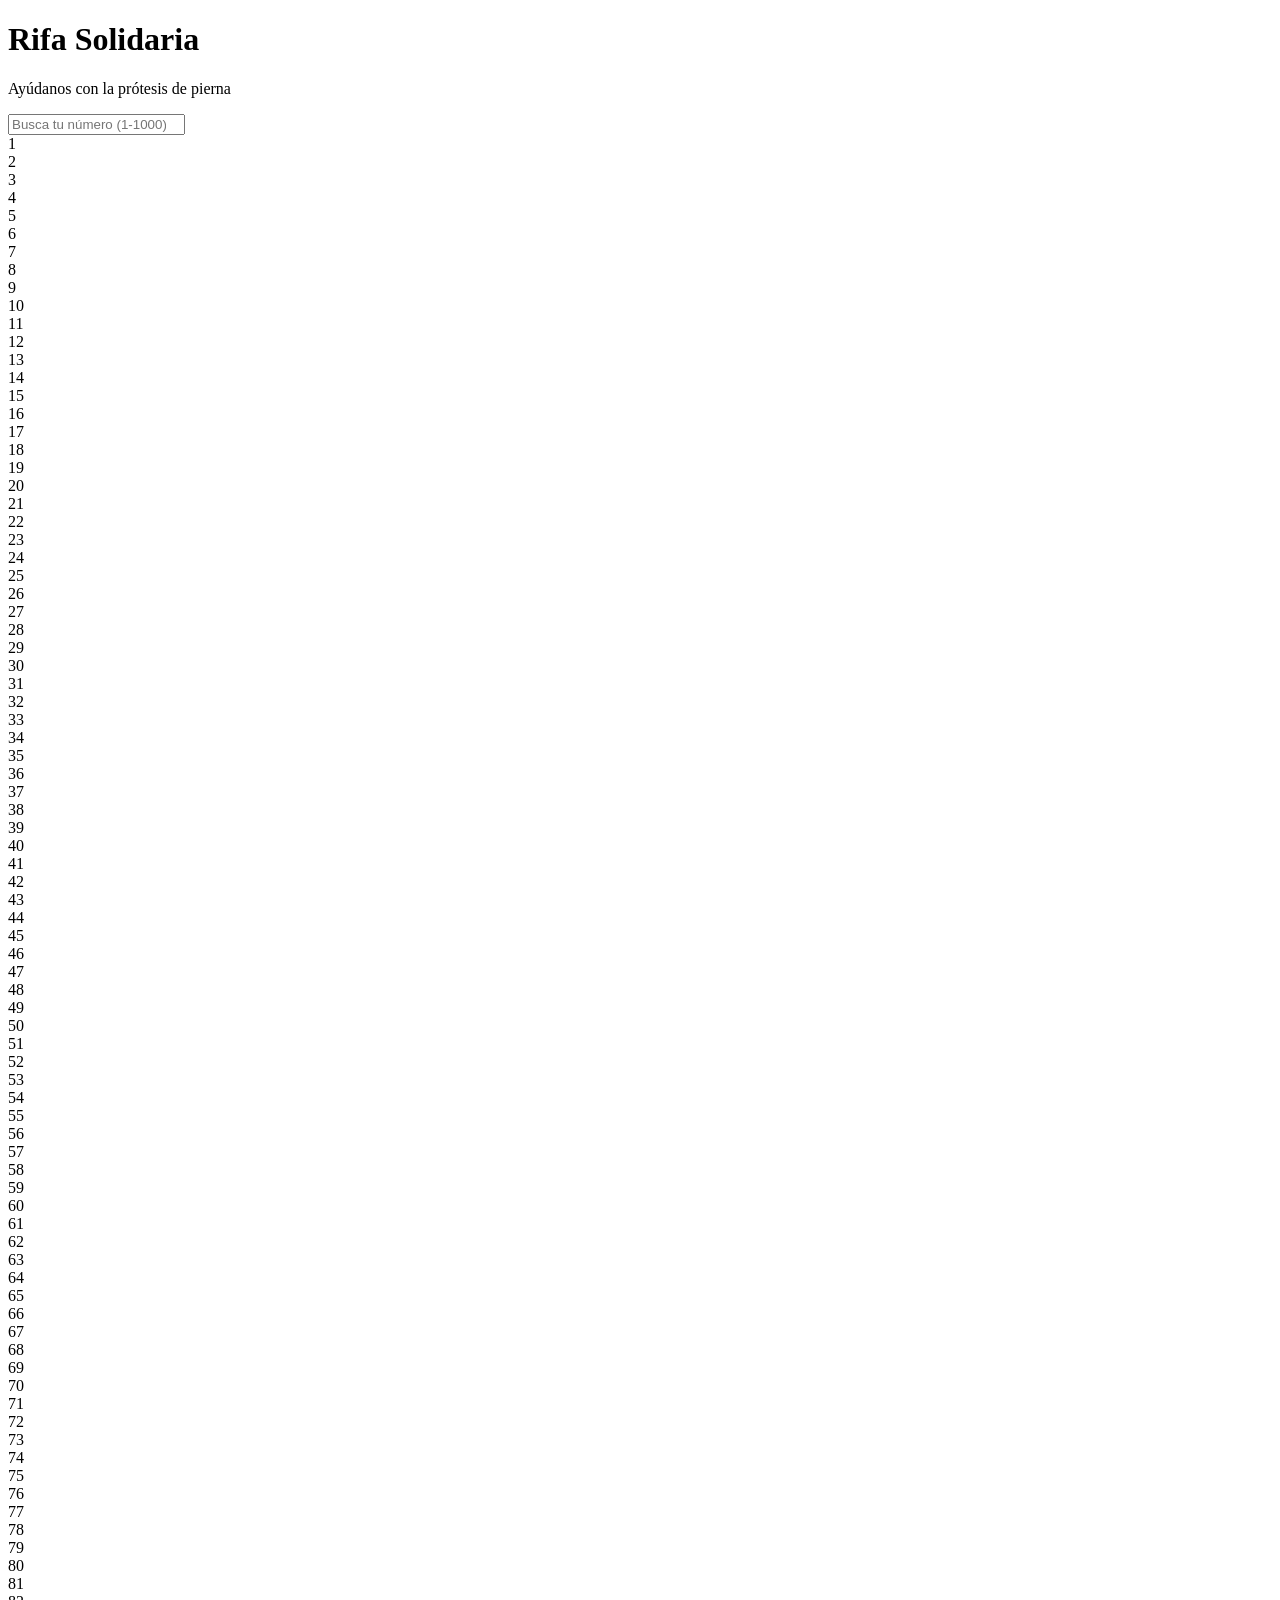
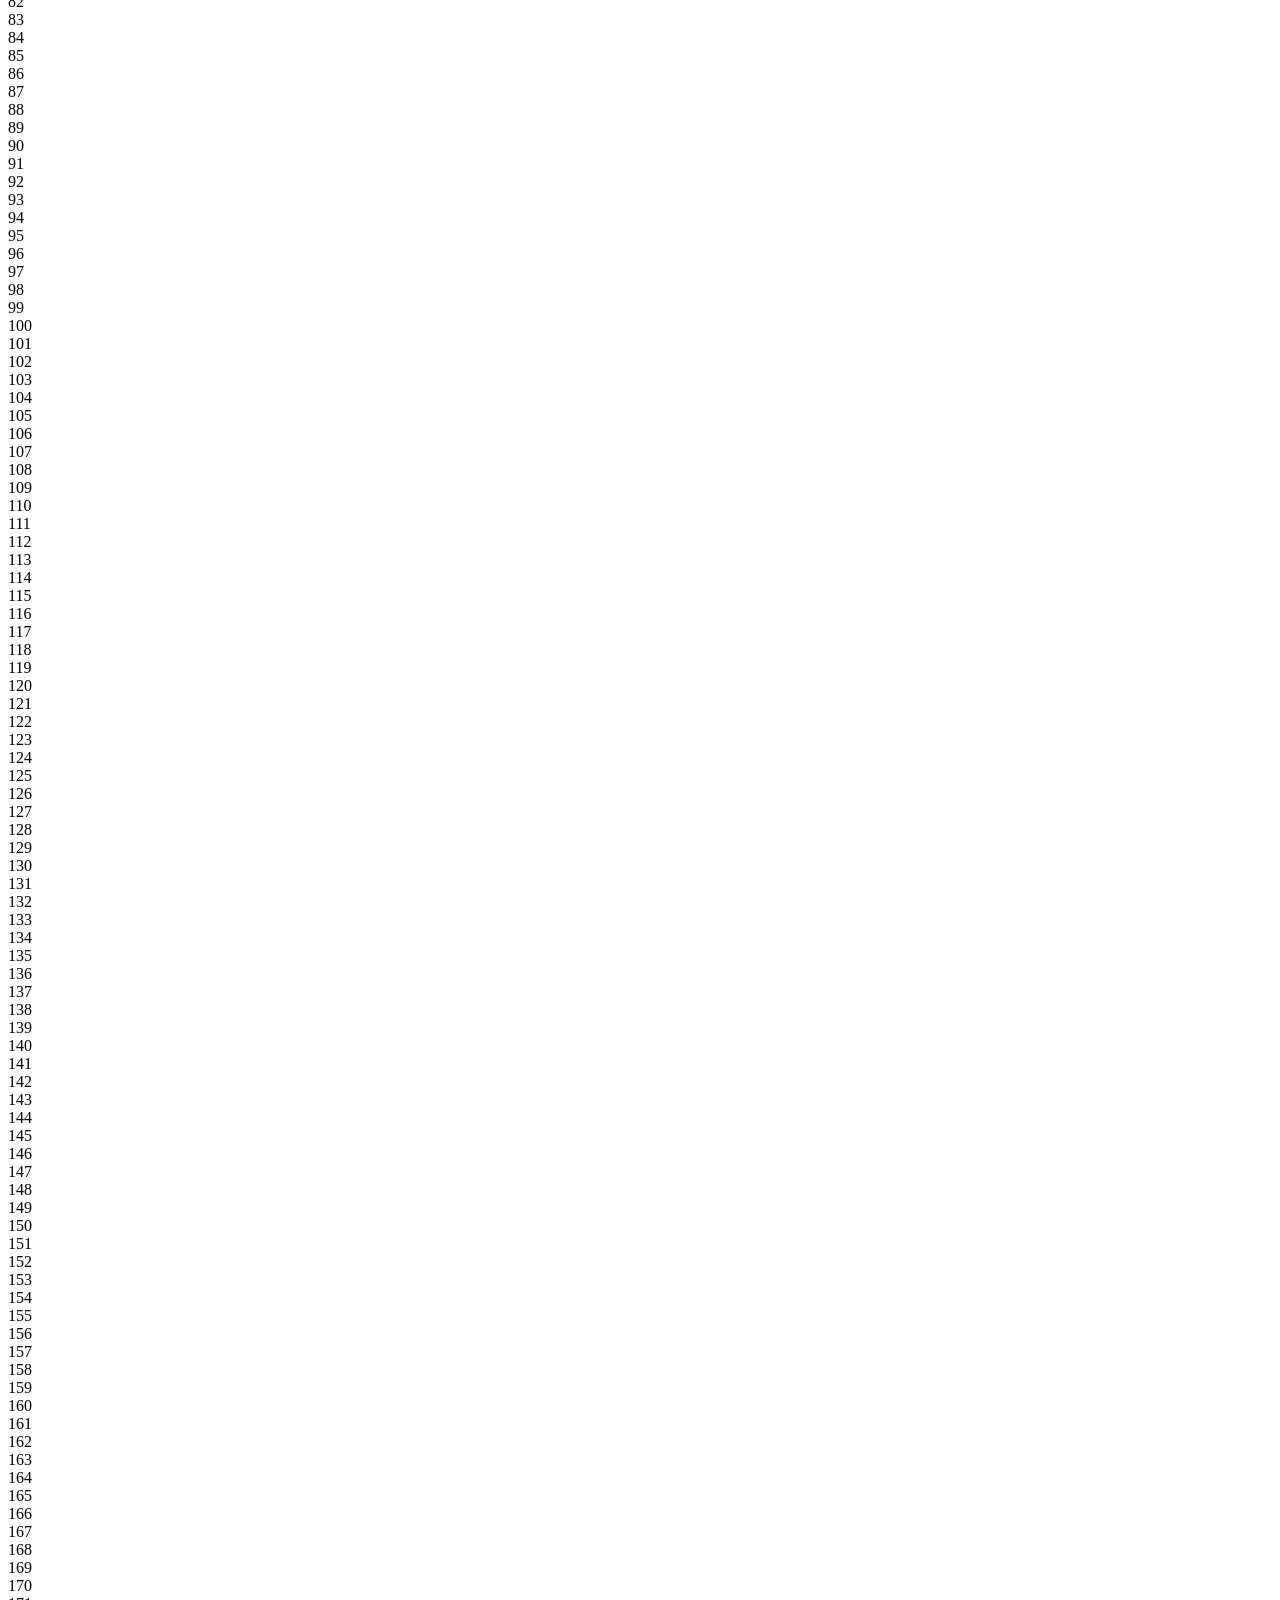
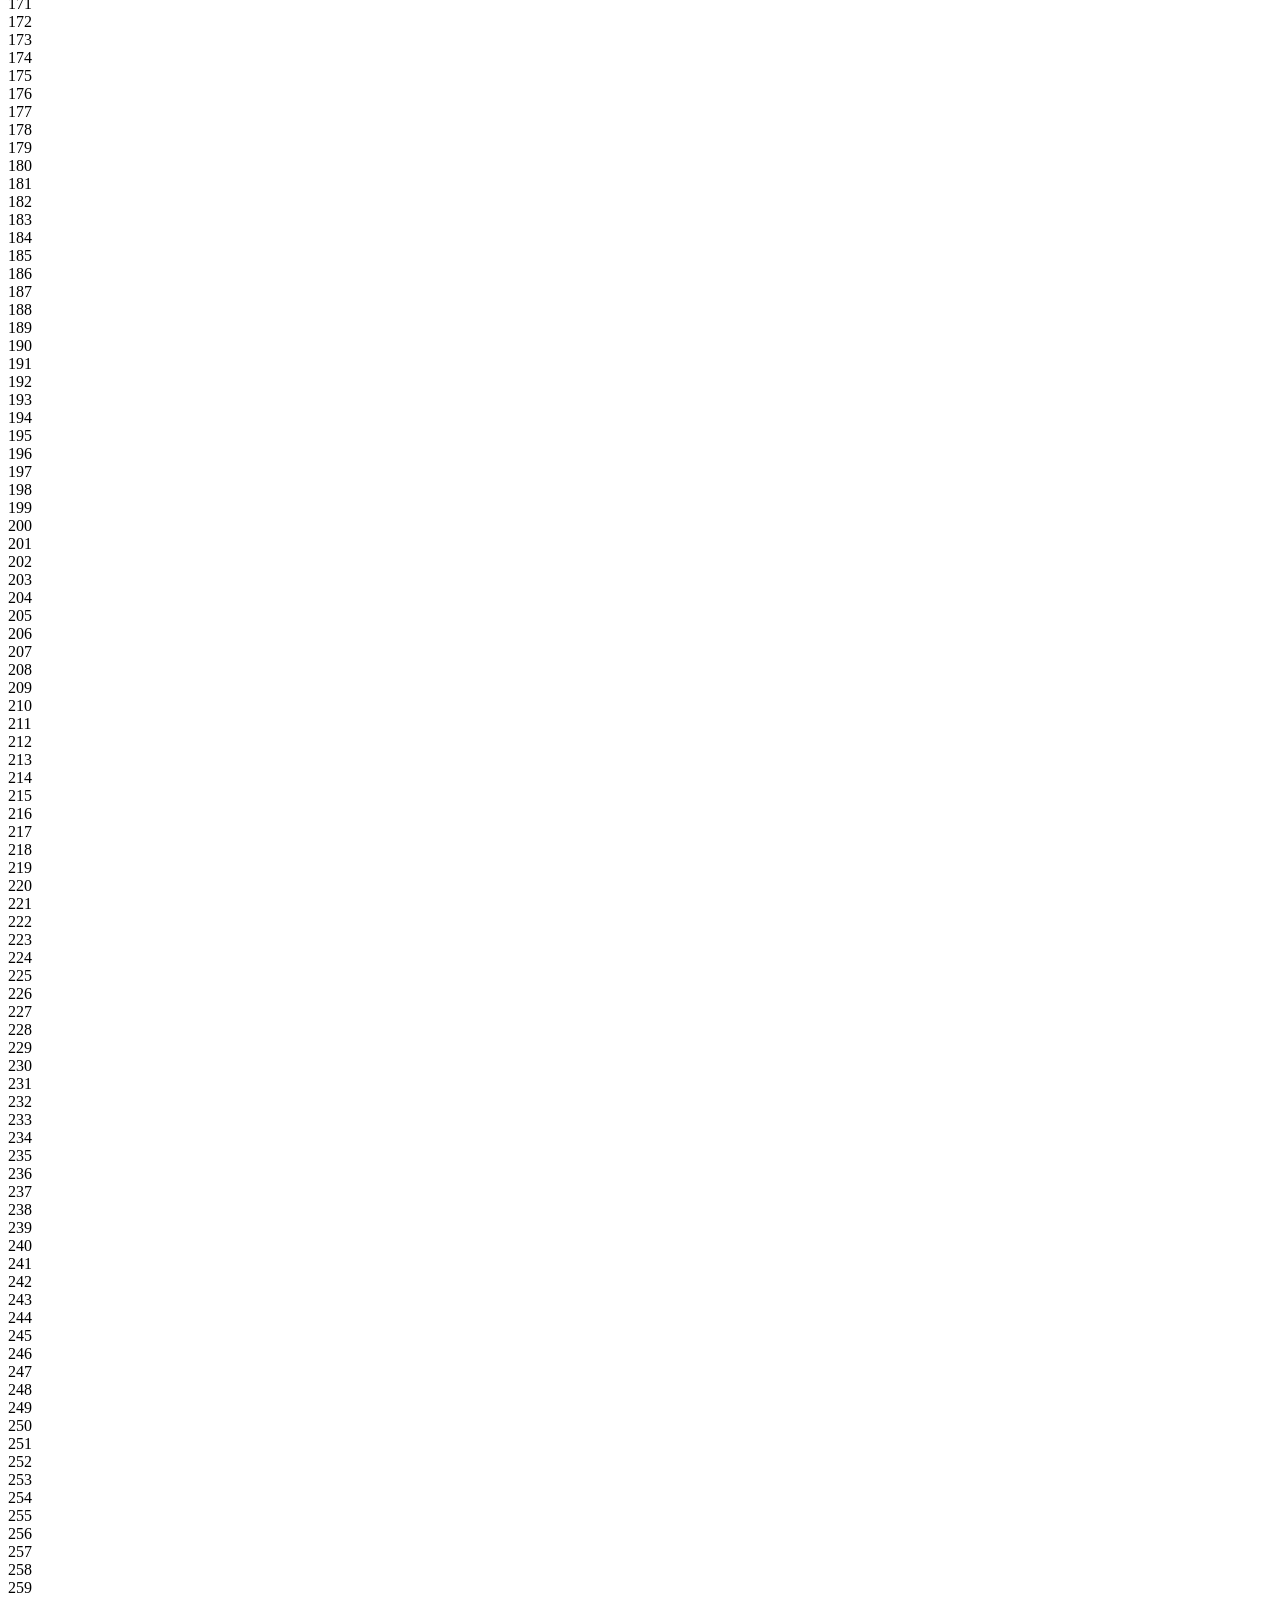
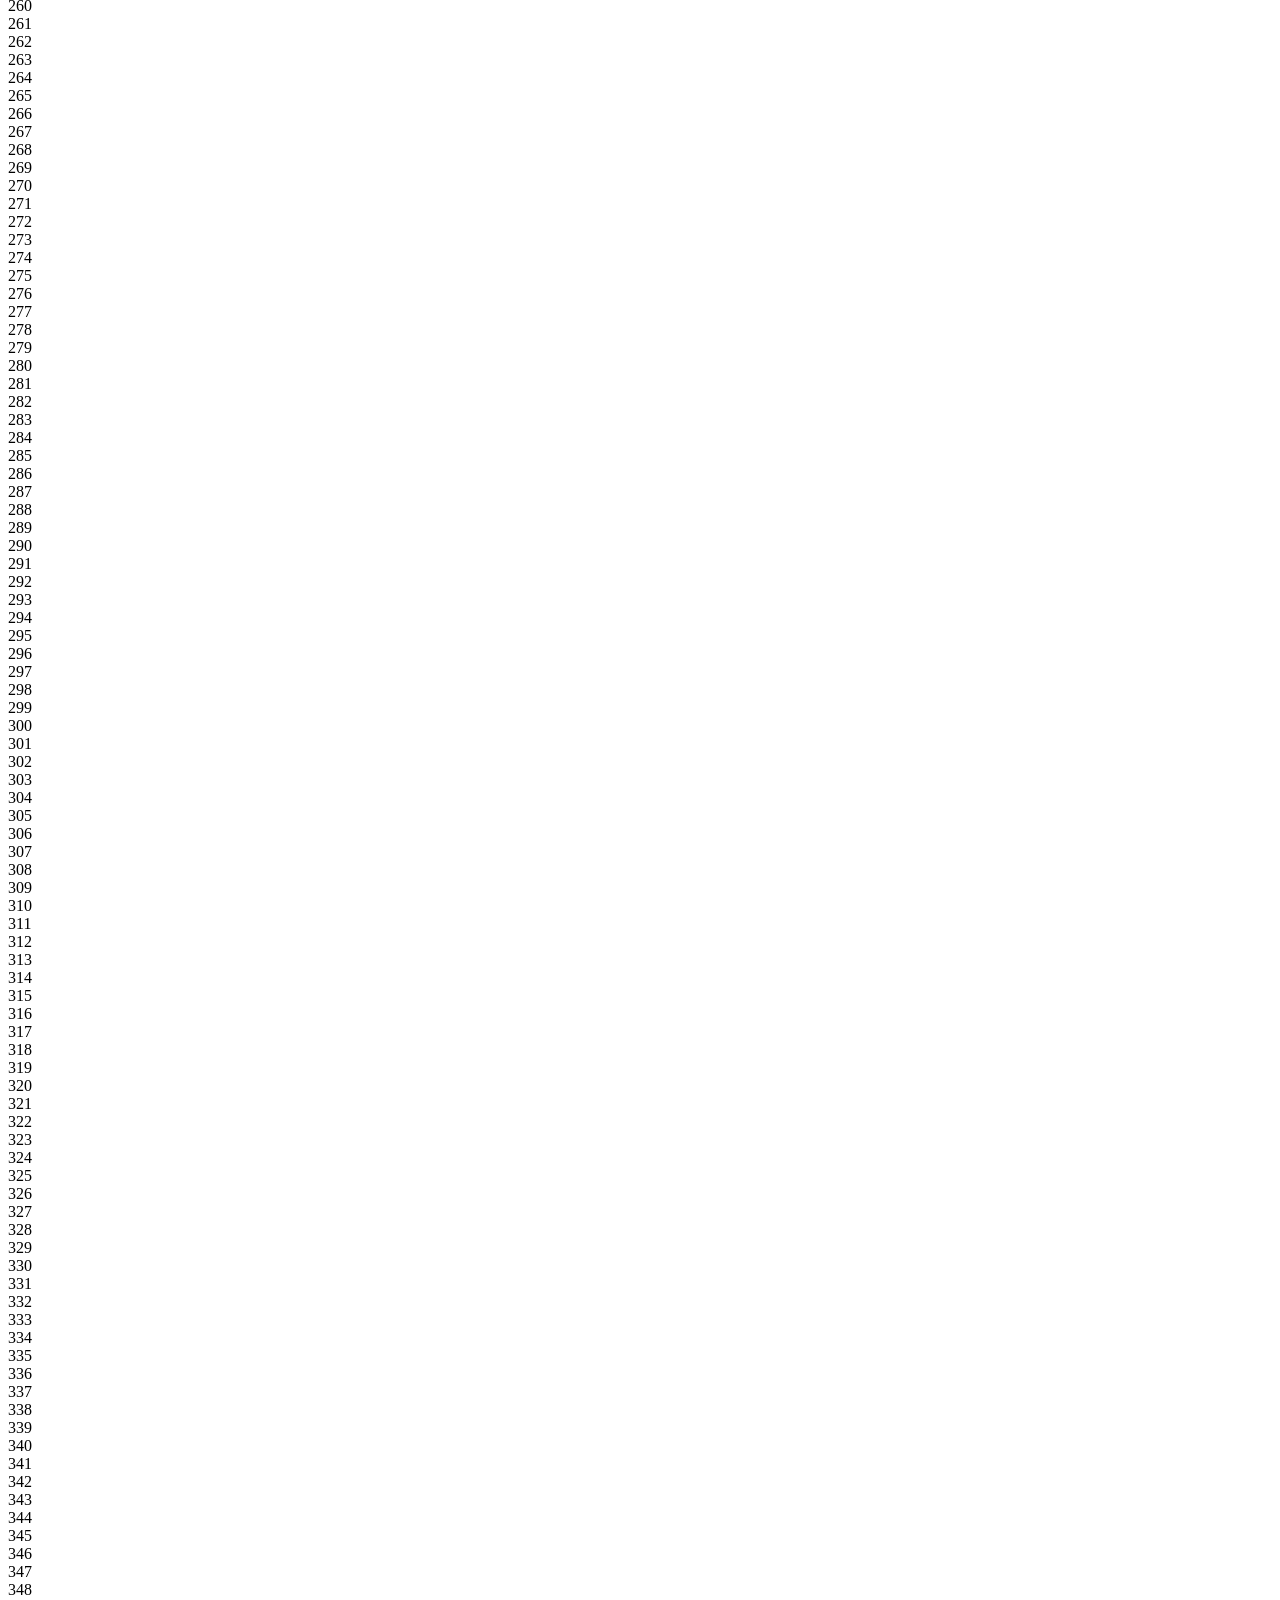
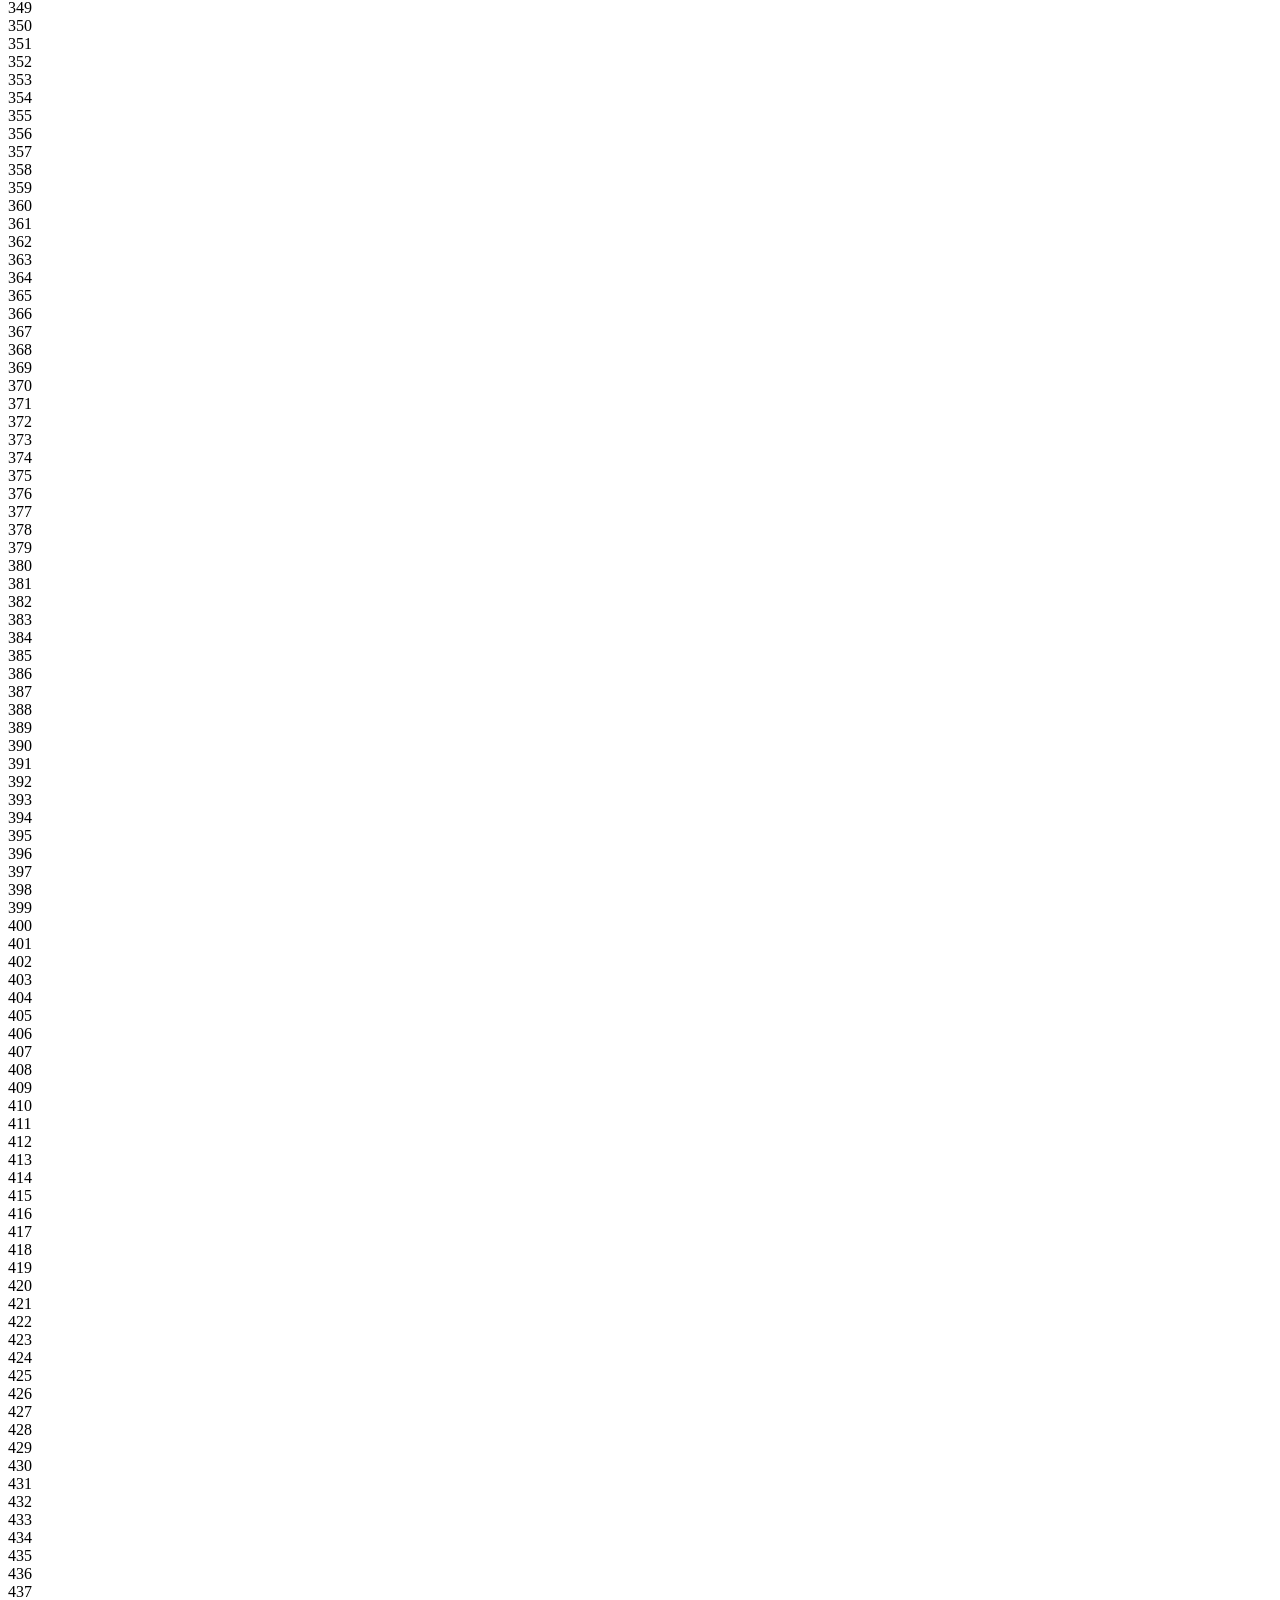
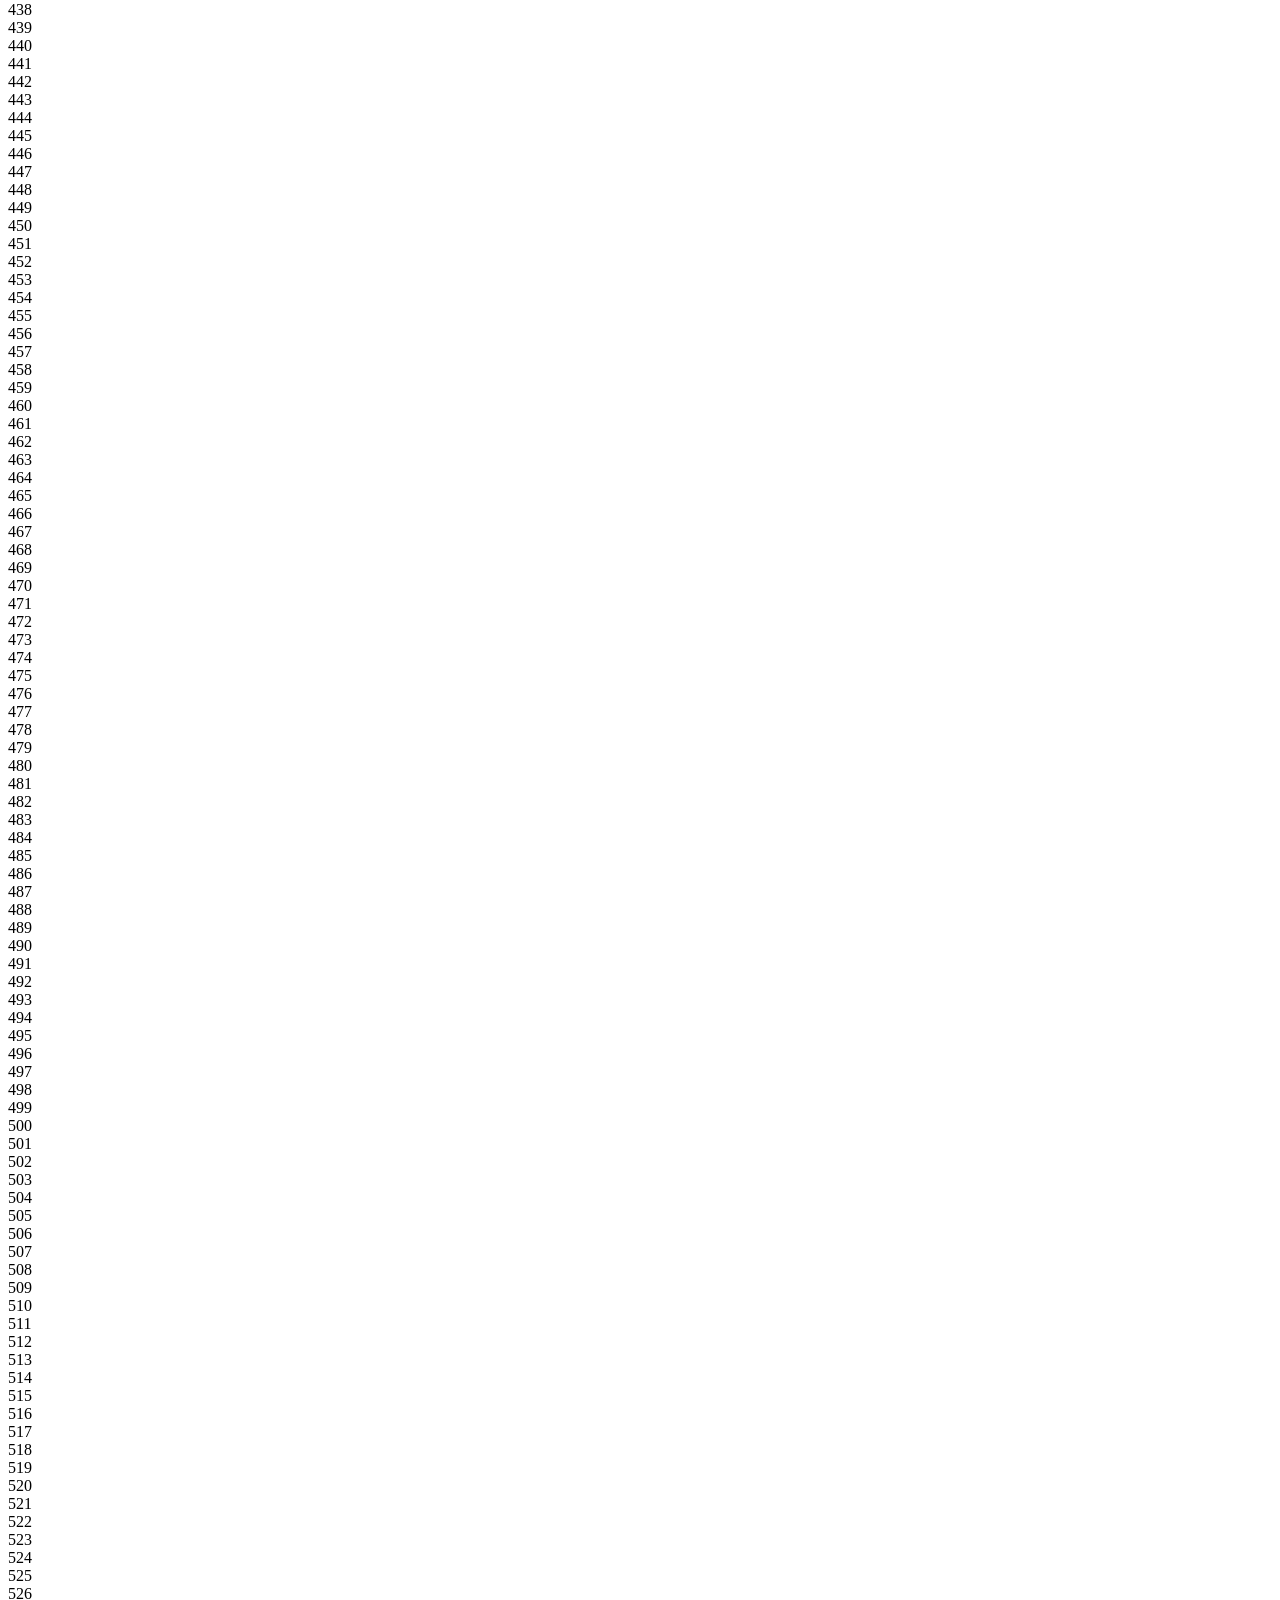
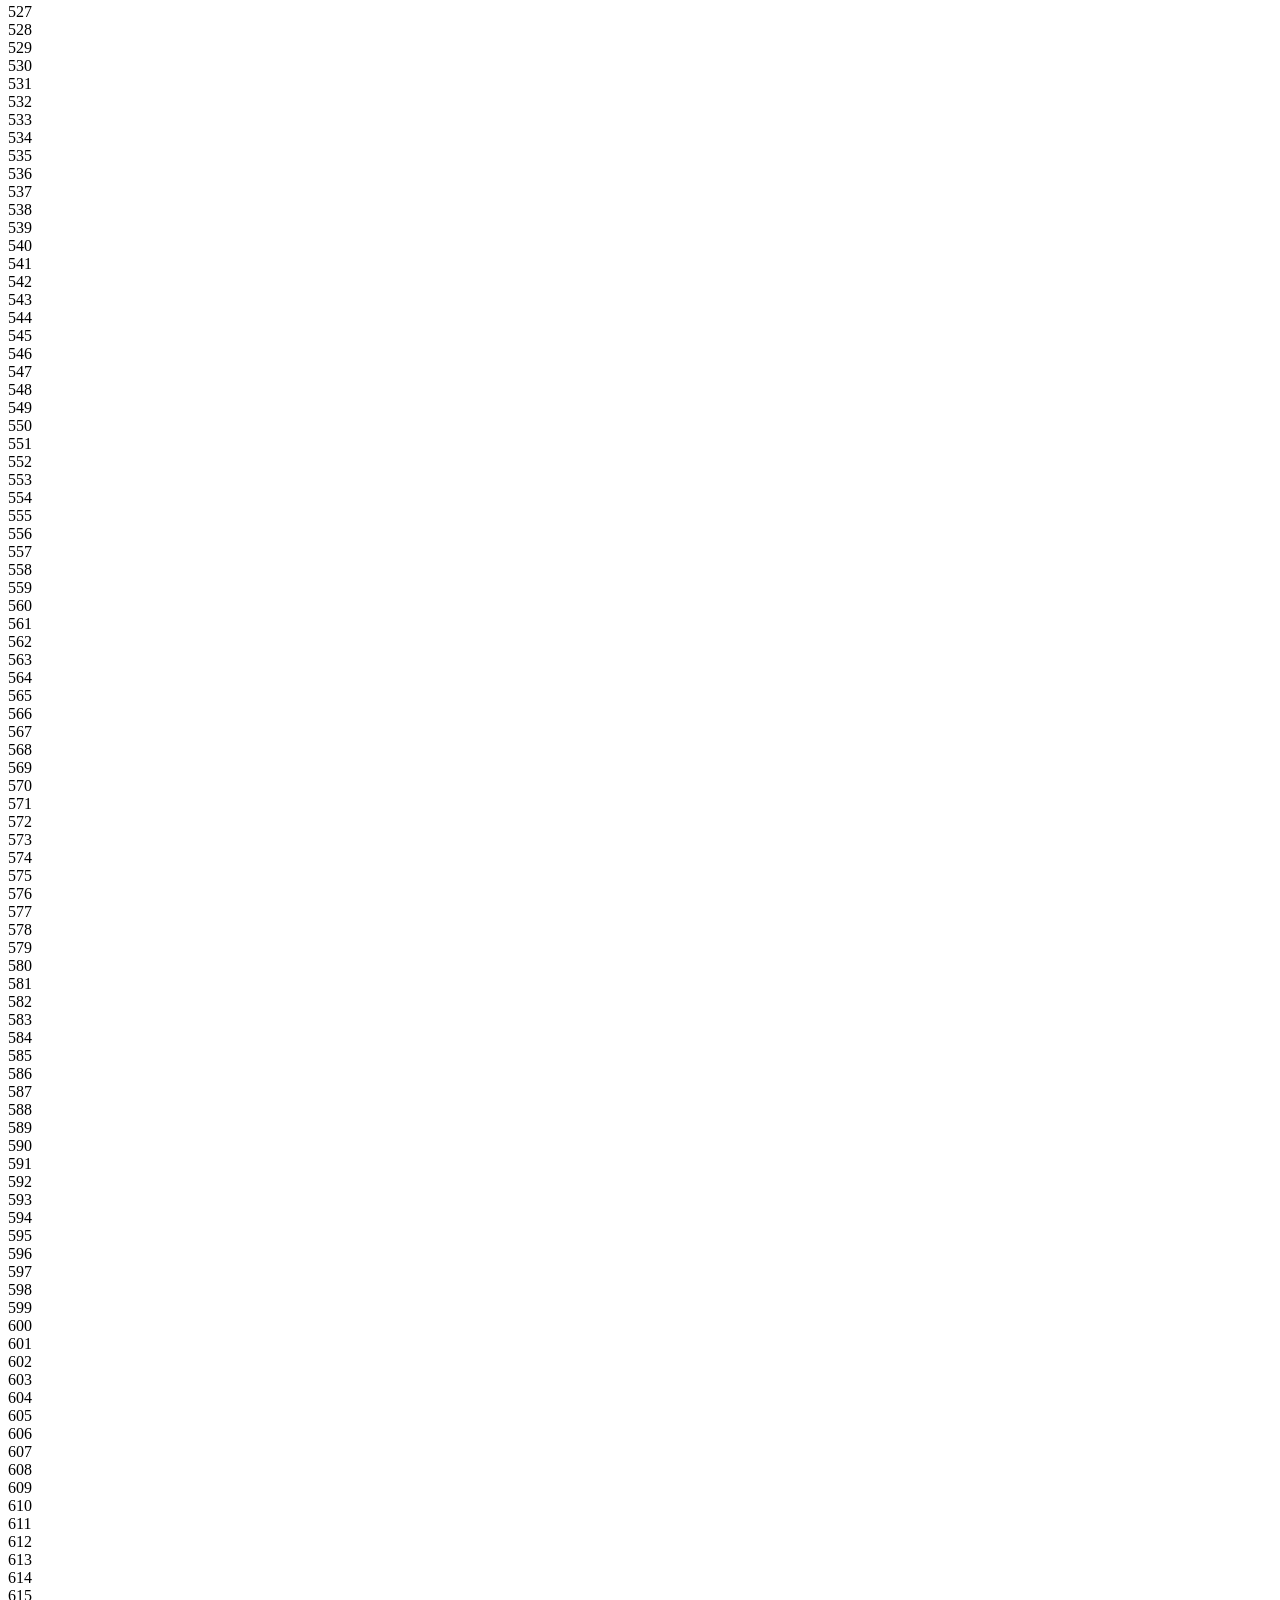
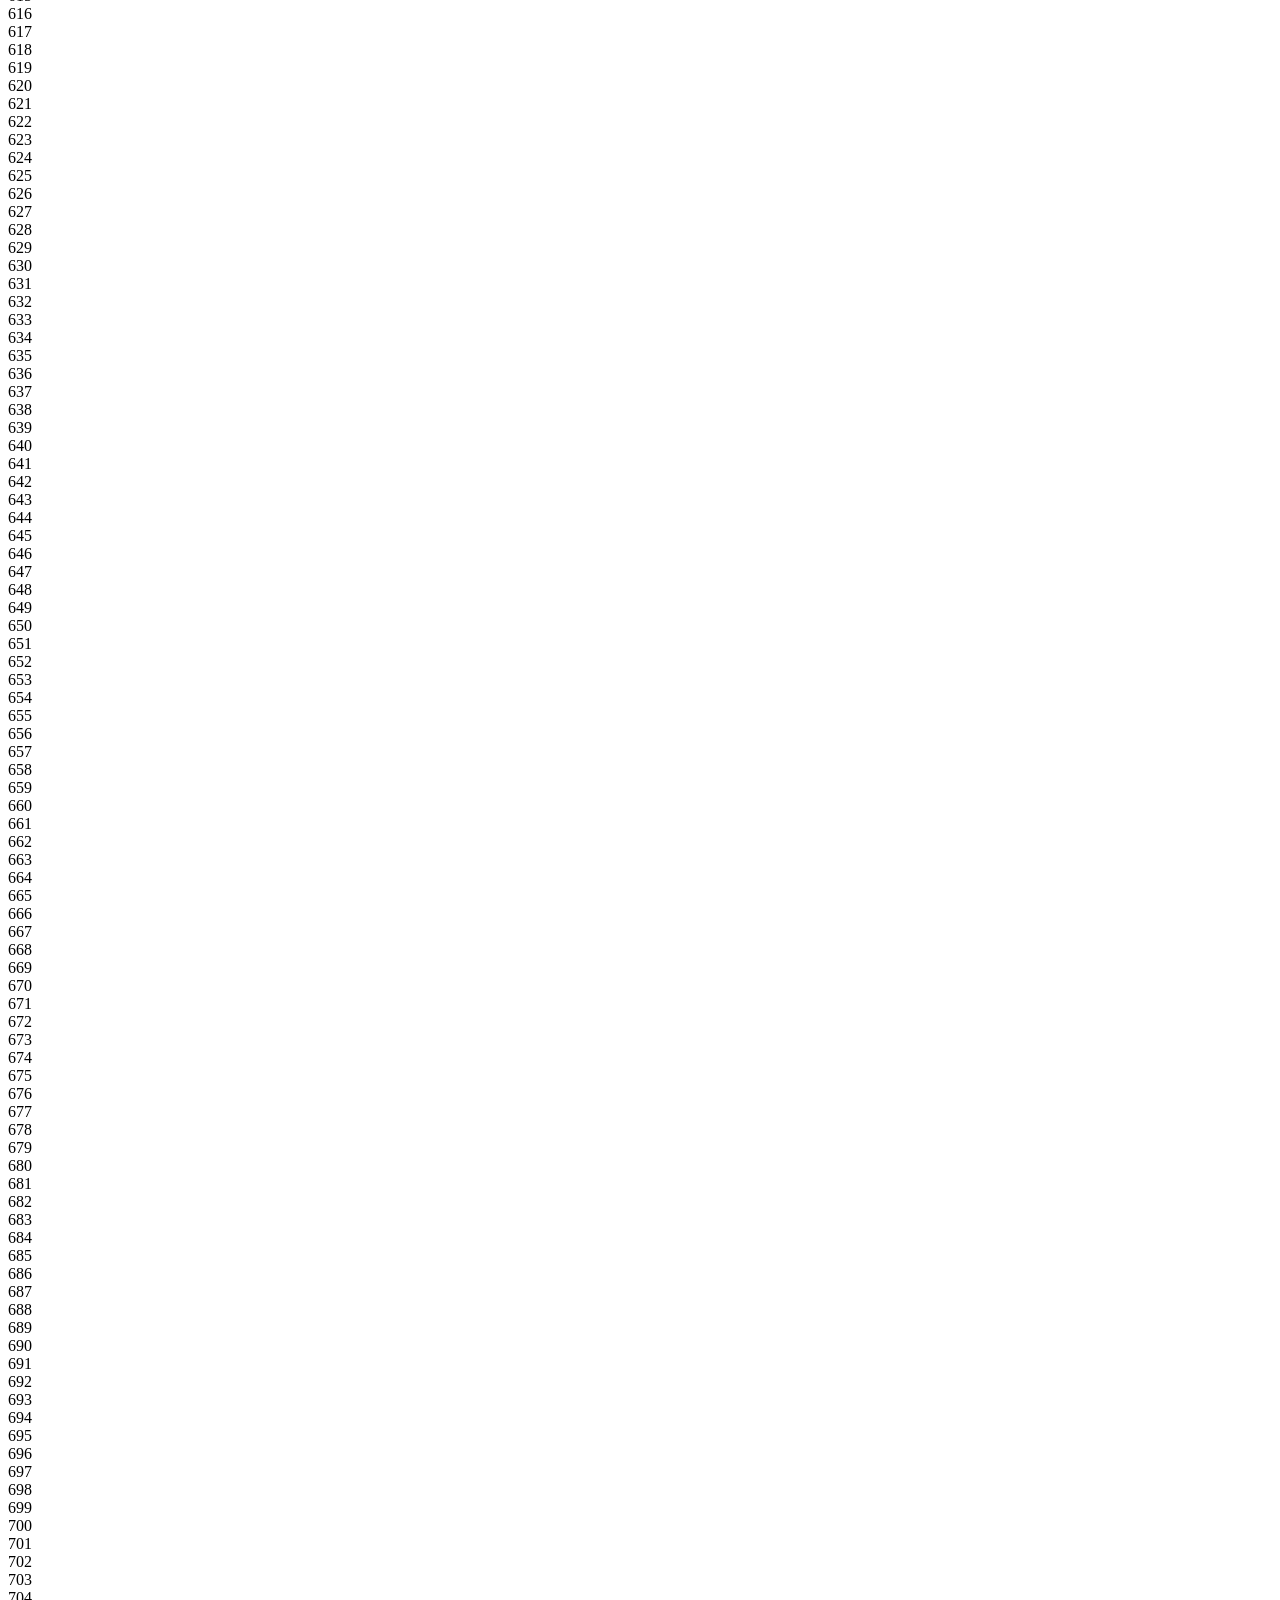
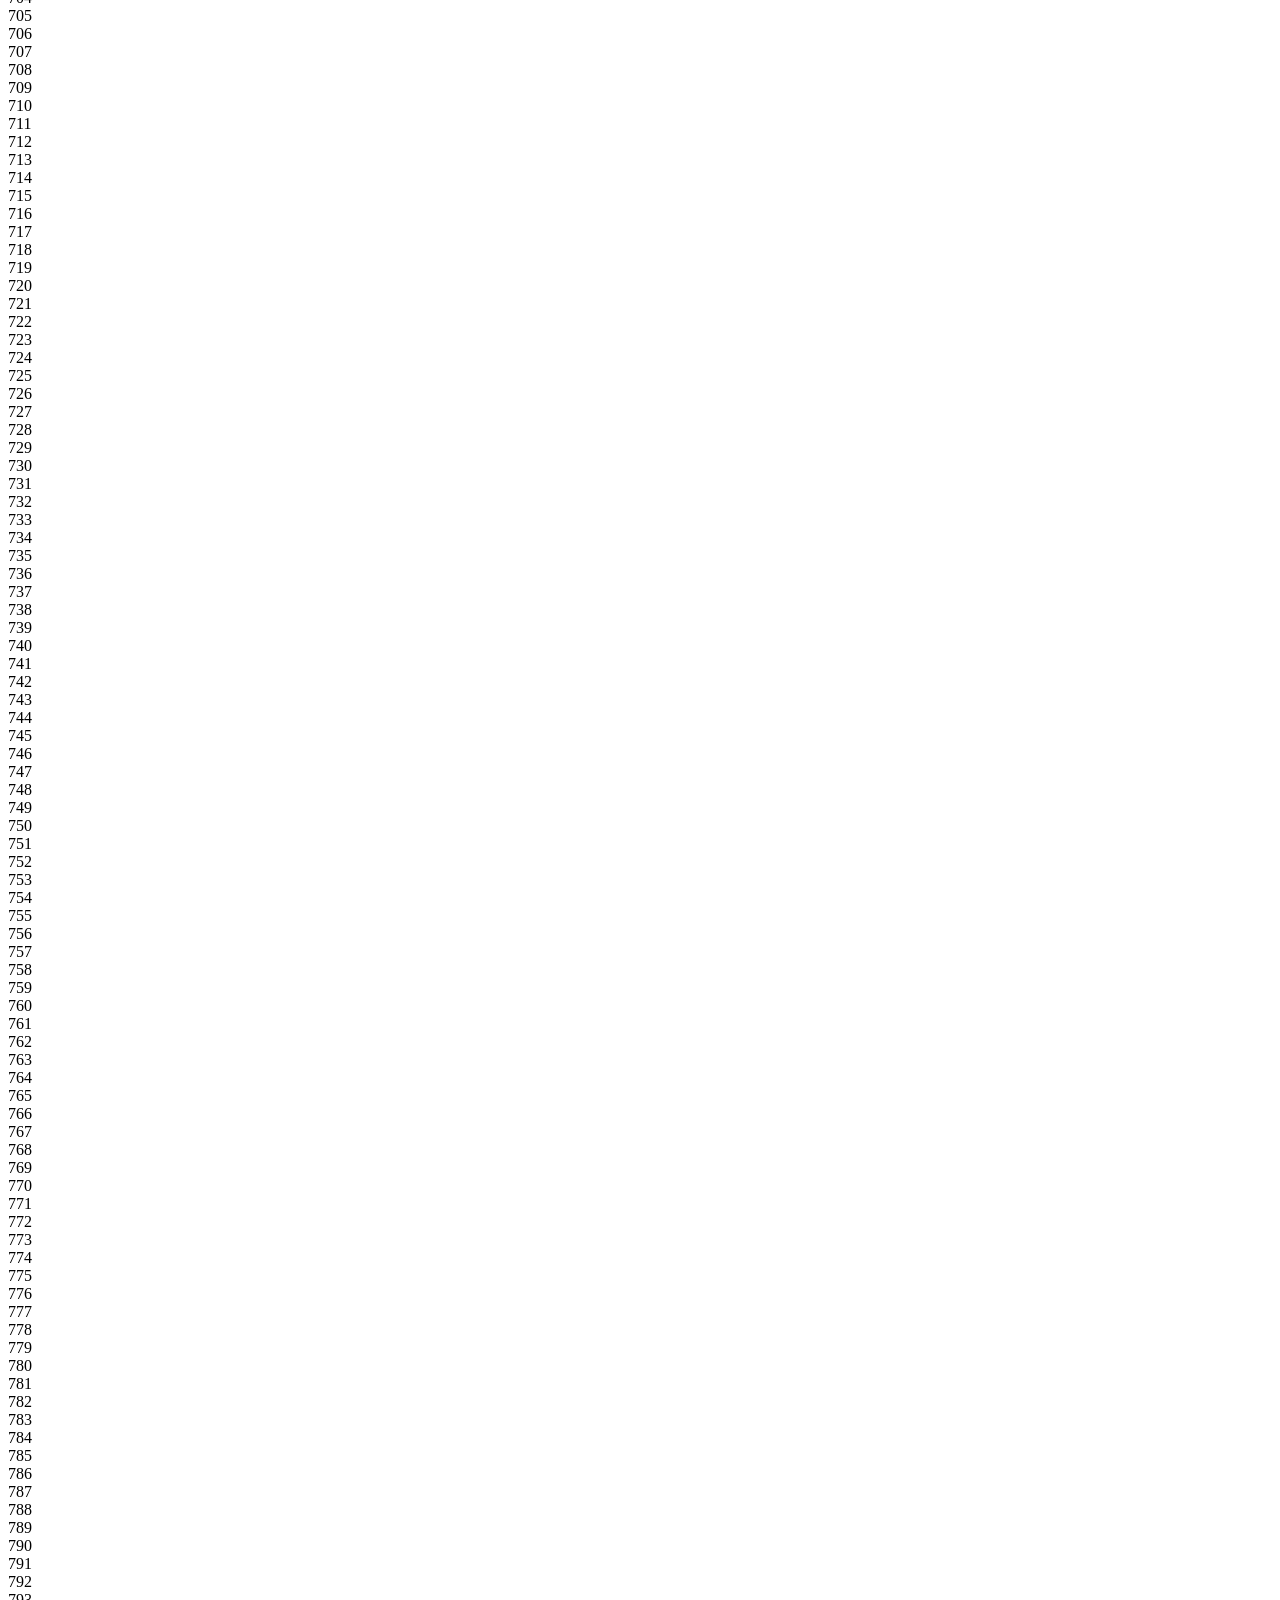
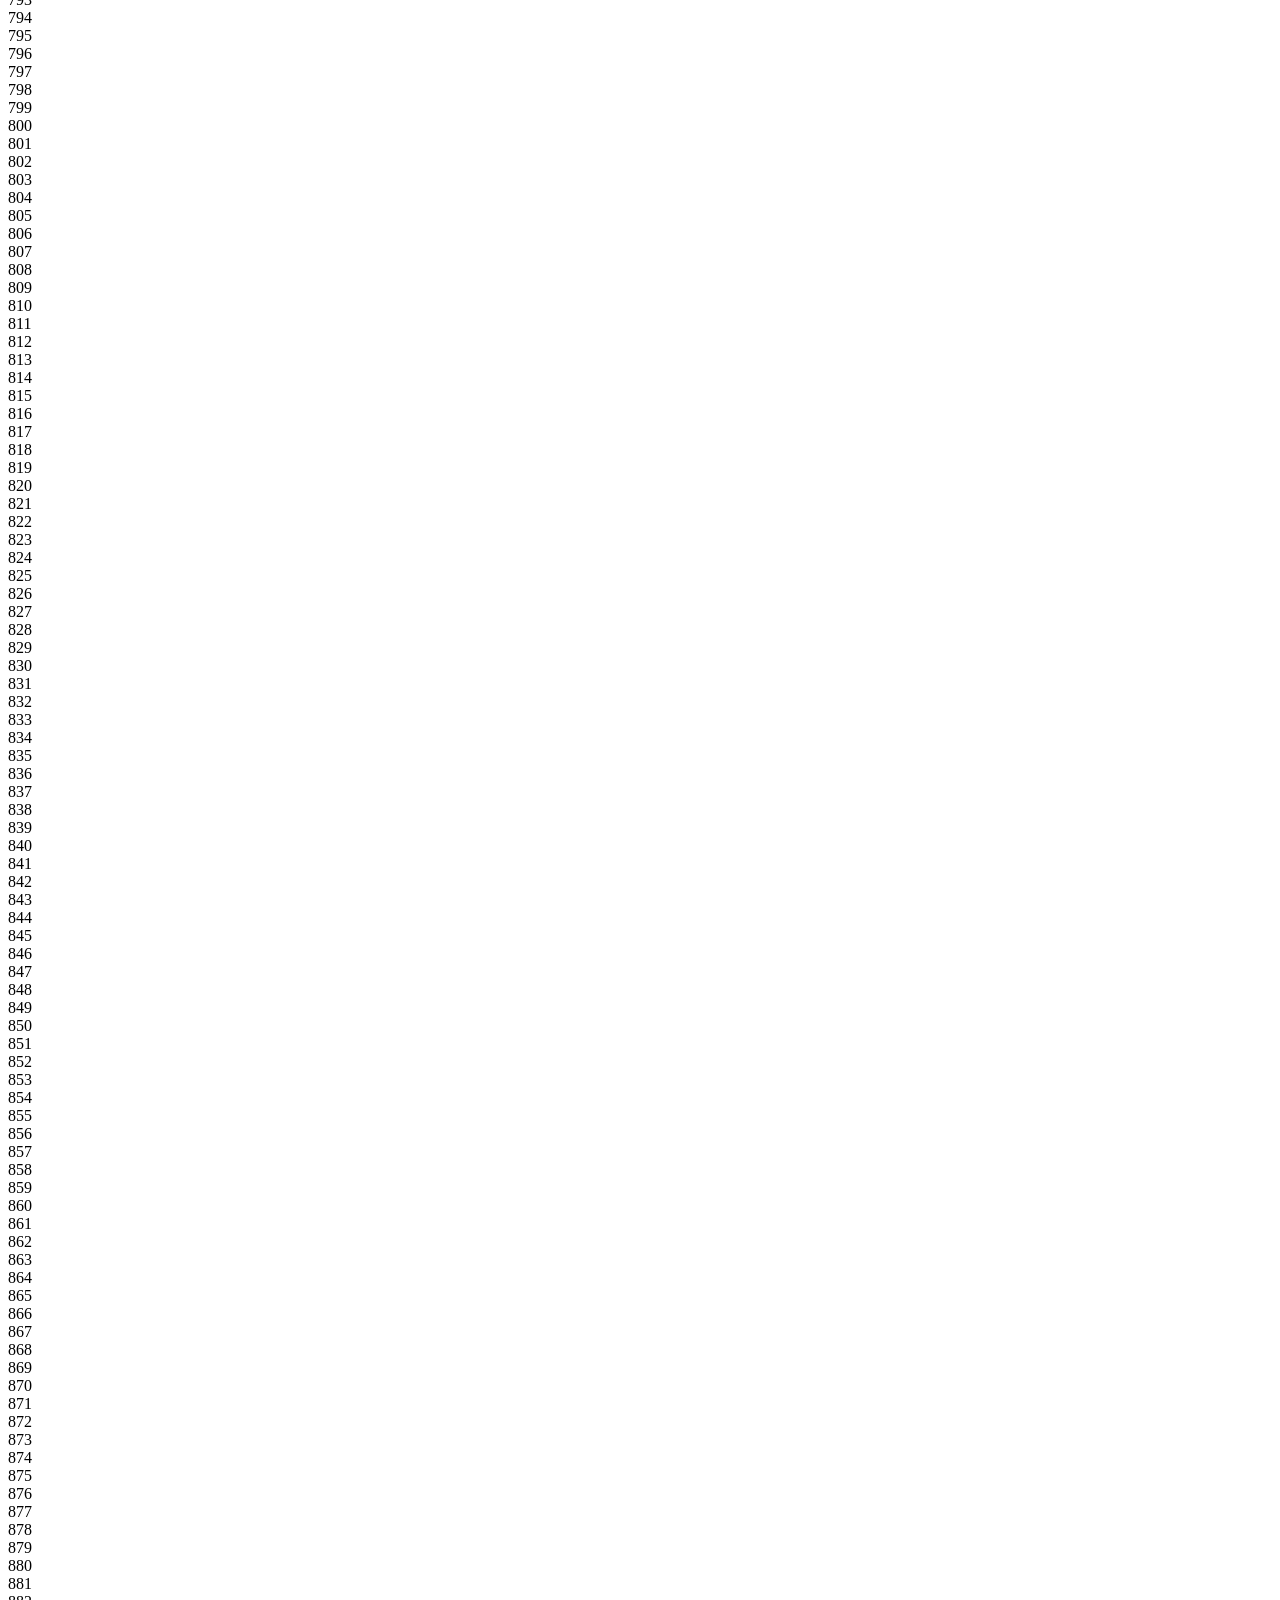
==== rifa.html @ 09db1ae6 "Add rifa.html file" ====
<!DOCTYPE html>
<html lang="es">
<head>
    <meta charset="UTF-8">
    <meta name="viewport" content="width=device-width, initial-scale=1.0">
    <title>Rifa Solidaria - Una Prótesis para un Sueño</title>
    <link rel="stylesheet" href="style.css">
</head>
<body>
    <header>
        <h1>Rifa Solidaria</h1>
        <p>Ayúdanos con la prótesis de pierna</p>
        <input type="number" id="buscador" placeholder="Busca tu número (1-1000)">
    </header>

    <main>
        <div id="contenedor-rifa"></div>

        <div id="capa-pago" class="oculto">
            <div class="ventana-pago">
                <h3>Número Seleccionado: <span id="num-pago">0</span></h3>
                <div class="detalles-banco">
                    <p><strong>PAGO MÓVIL:</strong></p>
                    <p>Banco: 0102 (Venezuela)</p>
                    <p>Cédula: V-12.345.678</p>
                    <p>Teléfono: 04122415696</p>
                    <hr>
                    <p>Monto: $1 (o al cambio del día)</p>
                </div>
                <button class="btn-enviar" onclick="irAWhatsapp()">
                    ✅ Ya pagué, enviar comprobante
                </button>
                <button class="btn-cerrar" onclick="cerrarPago()">Elegir otro número</button>
            </div>
        </div>
    </main>

    <script src="script.js"></script>
</body>
</html>
---- style.css ----
/* Capa de fondo oscuro */
#capa-pago {
    position: fixed;
    top: 0; left: 0;
    width: 100%; height: 100%;
    background: rgba(0,0,0,0.7);
    display: flex;
    align-items: flex-end; /* Aparece desde abajo en móvil */
    z-index: 1000;
}

.ventana-pago {
    background: white;
    width: 100%;
    padding: 25px;
    border-radius: 20px 20px 0 0;
    text-align: center;
    box-shadow: 0 -5px 15px rgba(0,0,0,0.3);
    animation: subir 0.3s ease-out;
}

@keyframes subir {
    from { transform: translateY(100%); }
    to { transform: translateY(0); }
}

.detalles-banco {
    background: #f0f7ff;
    padding: 15px;
    border-radius: 10px;
    margin: 15px 0;
    font-size: 16px;
    line-height: 1.6;
}

.btn-enviar {
    background: #25d366;
    color: white;
    border: none;
    padding: 15px;
    width: 100%;
    border-radius: 10px;
    font-size: 18px;
    font-weight: bold;
    cursor: pointer;
}

.btn-cerrar {
    background: none;
    border: none;
    color: #888;
    margin-top: 15px;
    text-decoration: underline;
    cursor: pointer;
}

.oculto { display: none !important; }

}

.vendido {
    background-color: #d1d1d1 !important; /* Gris oscuro */
    color: #888 !important;
    text-decoration: line-through;
    cursor: not-allowed;
    pointer-events: none; /* Esto evita que se pueda hacer clic */
}
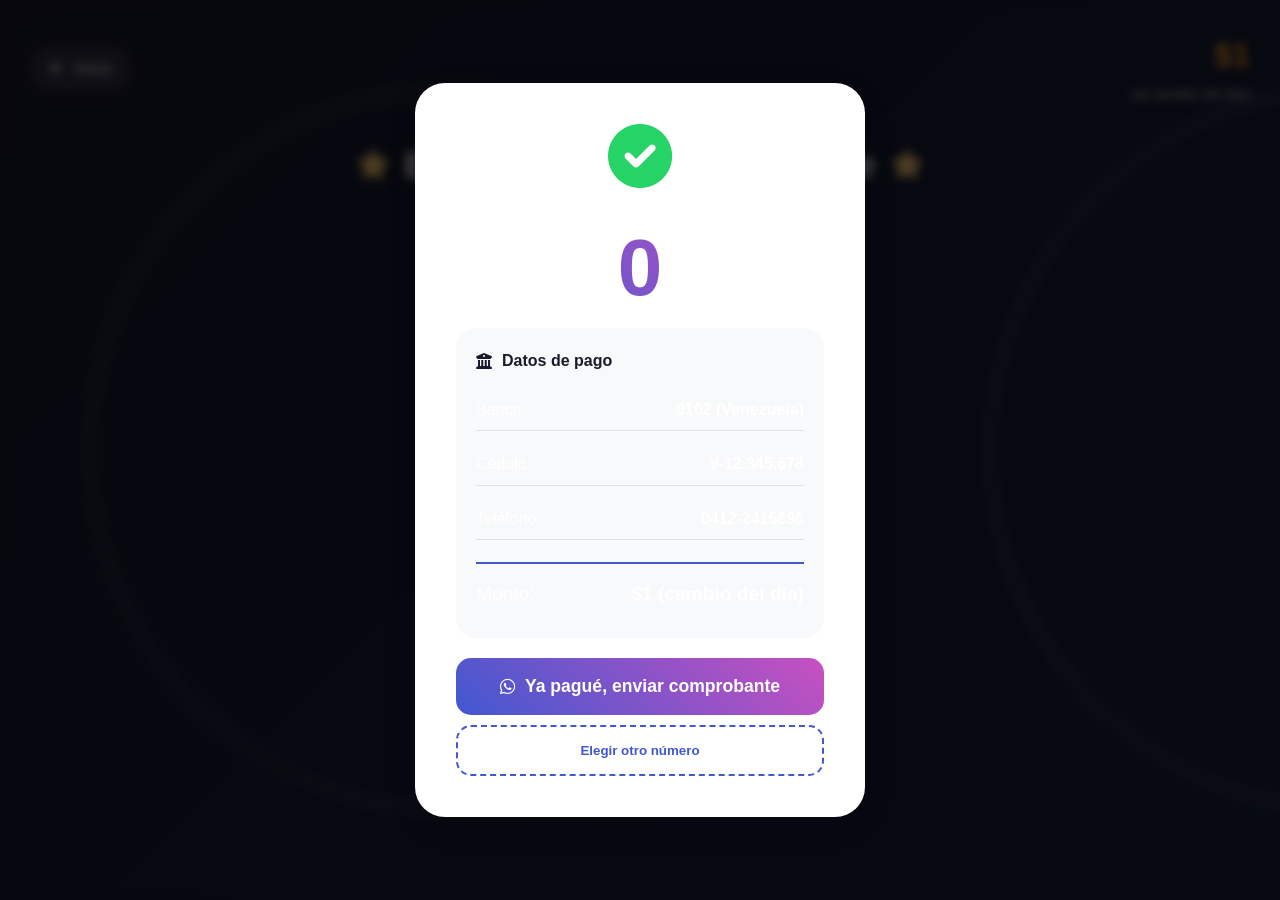
==== commit 6bd0fd5b: "Actualizar rifa.html" ====
--- a/rifa.html
+++ b/rifa.html
@@ -1,41 +1,108 @@
-<!DOCTYPE html>
-<html lang="es">
-<head>
-    <meta charset="UTF-8">
-    <meta name="viewport" content="width=device-width, initial-scale=1.0">
-    <title>Rifa Solidaria - Una Prótesis para un Sueño</title>
-    <link rel="stylesheet" href="style.css">
-</head>
-<body>
-    <header>
-        <h1>Rifa Solidaria</h1>
-        <p>Ayúdanos con la prótesis de pierna</p>
-        <input type="number" id="buscador" placeholder="Busca tu número (1-1000)">
-    </header>
-
-    <main>
-        <div id="contenedor-rifa"></div>
-
-        <div id="capa-pago" class="oculto">
-            <div class="ventana-pago">
-                <h3>Número Seleccionado: <span id="num-pago">0</span></h3>
-                <div class="detalles-banco">
-                    <p><strong>PAGO MÓVIL:</strong></p>
-                    <p>Banco: 0102 (Venezuela)</p>
-                    <p>Cédula: V-12.345.678</p>
-                    <p>Teléfono: 04122415696</p>
-                    <hr>
-                    <p>Monto: $1 (o al cambio del día)</p>
-                </div>
-                <button class="btn-enviar" onclick="irAWhatsapp()">
-                    ✅ Ya pagué, enviar comprobante
-                </button>
-                <button class="btn-cerrar" onclick="cerrarPago()">Elegir otro número</button>
-            </div>
-        </div>
-    </main>
-
-    <script src="script.js"></script>
-</body>
-</html>
-
+<!DOCTYPE html>
+<html lang="es">
+<head>
+    <meta charset="UTF-8">
+    <meta name="viewport" content="width=device-width, initial-scale=1.0">
+    <title>Rifa Solidaria - Elige tu número</title>
+    <!-- Fuentes modernas -->
+    <link href="https://api.fontshare.com/v2/css?f[]=clash-display@400,500,600,700&f[]=inter@400,500,600,700,800&display=swap" rel="stylesheet">
+    <!-- Font Awesome -->
+    <link rel="stylesheet" href="https://cdnjs.cloudflare.com/ajax/libs/font-awesome/6.0.0-beta3/css/all.min.css">
+    <!-- CSS (¡IMPORTANTE!) -->
+    <link rel="stylesheet" href="style.css">
+</head>
+<body class="pagina-rifa">
+    
+    <!-- HEADER DE LA RIFA -->
+    <header class="rifa-header">
+        <div class="header-top">
+            <a href="index.html" class="btn-volver">
+                <i class="fas fa-arrow-left"></i> Inicio
+            </a>
+            <div class="precio-destacado">
+                <span class="precio-dolar">$1</span>
+                <span class="precio-bsf">(al cambio del día)</span>
+            </div>
+        </div>
+        
+        <h1 class="rifa-titulo">
+            <i class="fas fa-star"></i>
+            Elige tu número de la suerte
+            <i class="fas fa-star"></i>
+        </h1>
+        
+        <!-- BUSCADOR -->
+        <div class="buscador-wrapper">
+            <i class="fas fa-search"></i>
+            <input type="number" id="buscador" placeholder="Busca tu número (1-1000)" min="1" max="1000">
+        </div>
+        
+        <!-- LEYENDAS -->
+        <div class="estado-leyendas">
+            <div class="leyenda">
+                <span class="cuadro disponible"></span>
+                <span>Disponible</span>
+            </div>
+            <div class="leyenda">
+                <span class="cuadro vendido"></span>
+                <span>Vendido</span>
+            </div>
+            <div class="leyenda">
+                <span class="cuadro seleccionado"></span>
+                <span>Seleccionado</span>
+            </div>
+        </div>
+    </header>
+
+    <main>
+        <!-- CONTENEDOR DE NÚMEROS -->
+        <div id="contenedor-rifa" class="numeros-grid"></div>
+
+        <!-- MODAL DE PAGO -->
+        <div id="capa-pago" class="modal-estructura oculto">
+            <div class="capa-oscura" onclick="cerrarPago()"></div>
+            <div class="tarjeta-mensaje glass-effect pago-card">
+                <div class="pago-header">
+                    <i class="fas fa-check-circle"></i>
+                    <h3>Número seleccionado</h3>
+                    <div class="numero-seleccionado-grande" id="num-pago">0</div>
+                </div>
+                
+                <div class="detalles-banco">
+                    <h4><i class="fas fa-university"></i> Datos de pago</h4>
+                    <div class="banco-grid">
+                        <div class="banco-row">
+                            <span>Banco:</span>
+                            <strong>0102 (Venezuela)</strong>
+                        </div>
+                        <div class="banco-row">
+                            <span>Cédula:</span>
+                            <strong>V-12.345.678</strong>
+                        </div>
+                        <div class="banco-row">
+                            <span>Teléfono:</span>
+                            <strong>0412-2415696</strong>
+                        </div>
+                        <div class="banco-row total">
+                            <span>Monto:</span>
+                            <strong>$1 (cambio del día)</strong>
+                        </div>
+                    </div>
+                </div>
+                
+                <div class="pago-acciones">
+                    <button class="btn-principal" onclick="irAWhatsapp()">
+                        <i class="fab fa-whatsapp"></i>
+                        Ya pagué, enviar comprobante
+                    </button>
+                    <button class="btn-secundario" onclick="cerrarPago()">
+                        Elegir otro número
+                    </button>
+                </div>
+            </div>
+        </div>
+    </main>
+
+    <script src="script-rifa.js"></script>
+</body>
+</html>
--- a/style.css
+++ b/style.css
@@ -1,67 +1,704 @@
-/* Capa de fondo oscuro */
-#capa-pago {
-    position: fixed;
-    top: 0; left: 0;
-    width: 100%; height: 100%;
-    background: rgba(0,0,0,0.7);
-    display: flex;
-    align-items: flex-end; /* Aparece desde abajo en móvil */
-    z-index: 1000;
-}
-
-.ventana-pago {
-    background: white;
-    width: 100%;
-    padding: 25px;
-    border-radius: 20px 20px 0 0;
-    text-align: center;
-    box-shadow: 0 -5px 15px rgba(0,0,0,0.3);
-    animation: subir 0.3s ease-out;
-}
-
-@keyframes subir {
-    from { transform: translateY(100%); }
-    to { transform: translateY(0); }
-}
-
-.detalles-banco {
-    background: #f0f7ff;
-    padding: 15px;
-    border-radius: 10px;
-    margin: 15px 0;
-    font-size: 16px;
-    line-height: 1.6;
-}
-
-.btn-enviar {
-    background: #25d366;
-    color: white;
-    border: none;
-    padding: 15px;
-    width: 100%;
-    border-radius: 10px;
-    font-size: 18px;
-    font-weight: bold;
-    cursor: pointer;
-}
-
-.btn-cerrar {
-    background: none;
-    border: none;
-    color: #888;
-    margin-top: 15px;
-    text-decoration: underline;
-    cursor: pointer;
-}
-
-.oculto { display: none !important; }
-
-}
-
-.vendido {
-    background-color: #d1d1d1 !important; /* Gris oscuro */
-    color: #888 !important;
-    text-decoration: line-through;
-    cursor: not-allowed;
-    pointer-events: none; /* Esto evita que se pueda hacer clic */
-}
+/* ===== VARIABLES Y RESET ===== */
+:root {
+    --primary: #4158D0;
+    --secondary: #C850C0;
+    --accent: #FFCC70;
+    --success: #25d366;
+    --danger: #ff6b6b;
+    --dark: #1a1a2e;
+    --light: #f9f9f9;
+    --glass-bg: rgba(255, 255, 255, 0.15);
+    --glass-border: rgba(255, 255, 255, 0.2);
+}
+
+* {
+    margin: 0;
+    padding: 0;
+    box-sizing: border-box;
+}
+
+body {
+    font-family: 'Inter', sans-serif;
+    background: linear-gradient(135deg, #667eea 0%, #764ba2 100%);
+    min-height: 100vh;
+    color: #333;
+    line-height: 1.6;
+    position: relative;
+}
+
+body::before {
+    content: '';
+    position: fixed;
+    top: 0;
+    left: 0;
+    width: 100%;
+    height: 100%;
+    background: url('data:image/svg+xml,<svg xmlns="http://www.w3.org/2000/svg" viewBox="0 0 100 100"><circle cx="50" cy="50" r="40" fill="none" stroke="rgba(255,255,255,0.05)" stroke-width="2"/></svg>') repeat;
+    pointer-events: none;
+    z-index: 0;
+}
+
+/* ===== UTILIDADES ===== */
+.glass-effect {
+    background: var(--glass-bg);
+    backdrop-filter: blur(10px);
+    border: 1px solid var(--glass-border);
+    box-shadow: 0 8px 32px rgba(0, 0, 0, 0.1);
+}
+
+.glass-card {
+    background: rgba(255, 255, 255, 0.95);
+    backdrop-filter: blur(10px);
+    border-radius: 30px;
+    box-shadow: 0 20px 60px rgba(0, 0, 0, 0.3);
+}
+
+/* ===== HEADER INICIO ===== */
+.inicio-header {
+    position: relative;
+    height: 300px;
+    display: flex;
+    align-items: center;
+    justify-content: center;
+    text-align: center;
+    overflow: hidden;
+}
+
+.inicio-header::before {
+    content: '';
+    position: absolute;
+    top: 0;
+    left: 0;
+    width: 100%;
+    height: 100%;
+    background: linear-gradient(45deg, var(--primary), var(--secondary));
+    clip-path: polygon(0 0, 100% 0, 100% 85%, 0 100%);
+    z-index: -1;
+}
+
+.header-content {
+    position: relative;
+    z-index: 2;
+    color: white;
+    animation: fadeInUp 1s ease;
+}
+
+.titulo-gigante {
+    font-family: 'Clash Display', sans-serif;
+    font-size: 3.5rem;
+    font-weight: 700;
+    line-height: 1.2;
+    margin-bottom: 10px;
+    text-shadow: 2px 2px 20px rgba(0,0,0,0.3);
+}
+
+.titulo-gigante span {
+    display: block;
+    font-size: 1.8rem;
+    font-weight: 400;
+    opacity: 0.9;
+}
+
+.ubicacion {
+    font-size: 1.2rem;
+    display: flex;
+    align-items: center;
+    justify-content: center;
+    gap: 10px;
+}
+
+.ubicacion i {
+    color: var(--accent);
+}
+
+/* ===== CONTENEDOR PRINCIPAL ===== */
+.contenedor-inicio {
+    max-width: 500px;
+    margin: -80px auto 50px;
+    padding: 40px;
+    position: relative;
+    z-index: 10;
+}
+
+/* ===== FOTO CON EFECTO ===== */
+.seccion-foto {
+    text-align: center;
+    margin-bottom: 30px;
+}
+
+.foto-wrapper {
+    position: relative;
+    display: inline-block;
+}
+
+.foto-principal {
+    width: 200px;
+    height: 200px;
+    border-radius: 50%;
+    object-fit: cover;
+    border: 5px solid white;
+    box-shadow: 0 20px 40px rgba(0,0,0,0.2);
+    transition: transform 0.5s cubic-bezier(0.175, 0.885, 0.32, 1.275);
+}
+
+.foto-principal:hover {
+    transform: scale(1.05) rotate(5deg);
+}
+
+.foto-badge {
+    position: absolute;
+    bottom: 10px;
+    right: 10px;
+    background: var(--success);
+    color: white;
+    width: 40px;
+    height: 40px;
+    border-radius: 50%;
+    display: flex;
+    align-items: center;
+    justify-content: center;
+    font-size: 1.2rem;
+    border: 3px solid white;
+    box-shadow: 0 5px 15px rgba(0,0,0,0.2);
+}
+
+.historia-texto {
+    font-size: 1.1rem;
+    color: #555;
+    padding: 20px;
+    background: #f8f9fa;
+    border-radius: 20px;
+    margin-top: 20px;
+    position: relative;
+    font-style: italic;
+}
+
+.historia-texto i {
+    color: var(--primary);
+    margin-right: 10px;
+    font-size: 1.5rem;
+}
+
+/* ===== BARRA DE PROGRESO ===== */
+.meta-progreso {
+    margin: 30px 0;
+}
+
+.meta-titulo {
+    font-family: 'Clash Display', sans-serif;
+    font-size: 1.5rem;
+    color: var(--dark);
+    margin-bottom: 20px;
+    display: flex;
+    align-items: center;
+    gap: 10px;
+}
+
+.barra-fondo {
+    height: 30px;
+    background: #e0e0e0;
+    border-radius: 50px;
+    overflow: hidden;
+    margin-bottom: 20px;
+    box-shadow: inset 0 2px 5px rgba(0,0,0,0.1);
+}
+
+.barra-llena {
+    height: 100%;
+    background: linear-gradient(90deg, var(--success), #128C7E);
+    color: white;
+    display: flex;
+    align-items: center;
+    justify-content: center;
+    font-weight: bold;
+    font-size: 0.9rem;
+    transition: width 1s ease;
+    position: relative;
+    overflow: hidden;
+}
+
+.barra-llena::after {
+    content: '';
+    position: absolute;
+    top: 0;
+    left: 0;
+    right: 0;
+    bottom: 0;
+    background: linear-gradient(90deg, transparent, rgba(255,255,255,0.3), transparent);
+    animation: shine 2s infinite;
+}
+
+@keyframes shine {
+    0% { transform: translateX(-100%); }
+    100% { transform: translateX(100%); }
+}
+
+.estadisticas-grid {
+    display: grid;
+    grid-template-columns: repeat(3, 1fr);
+    gap: 15px;
+}
+
+.stat-card {
+    background: #f8f9fa;
+    padding: 15px;
+    border-radius: 15px;
+    text-align: center;
+    transition: transform 0.3s ease;
+}
+
+.stat-card:hover {
+    transform: translateY(-5px);
+}
+
+.stat-numero {
+    display: block;
+    font-family: 'Clash Display', sans-serif;
+    font-size: 1.8rem;
+    font-weight: 700;
+    color: var(--primary);
+}
+
+.stat-label {
+    font-size: 0.9rem;
+    color: #777;
+}
+
+/* ===== BOTONES ===== */
+.acciones-grid {
+    display: grid;
+    gap: 15px;
+    margin-top: 30px;
+}
+
+.btn-principal {
+    background: linear-gradient(45deg, var(--primary), var(--secondary));
+    color: white;
+    border: none;
+    padding: 18px;
+    border-radius: 15px;
+    font-family: 'Clash Display', sans-serif;
+    font-weight: 600;
+    font-size: 1.1rem;
+    cursor: pointer;
+    display: flex;
+    align-items: center;
+    justify-content: center;
+    gap: 10px;
+    text-decoration: none;
+    transition: all 0.3s ease;
+    position: relative;
+    overflow: hidden;
+}
+
+.btn-principal::before {
+    content: '';
+    position: absolute;
+    top: 50%;
+    left: 50%;
+    width: 0;
+    height: 0;
+    border-radius: 50%;
+    background: rgba(255,255,255,0.3);
+    transform: translate(-50%, -50%);
+    transition: width 0.6s, height 0.6s;
+}
+
+.btn-principal:hover::before {
+    width: 300px;
+    height: 300px;
+}
+
+.btn-principal:hover {
+    transform: translateY(-3px);
+    box-shadow: 0 10px 30px rgba(65, 88, 208, 0.4);
+}
+
+.btn-secundario {
+    background: transparent;
+    border: 2px dashed var(--primary);
+    color: var(--primary);
+    padding: 16px;
+    border-radius: 15px;
+    font-weight: 600;
+    cursor: pointer;
+    display: flex;
+    align-items: center;
+    justify-content: center;
+    gap: 10px;
+    transition: all 0.3s ease;
+}
+
+.btn-secundario:hover {
+    background: var(--primary);
+    color: white;
+    border: 2px solid var(--primary);
+}
+
+/* ===== MODALES ===== */
+.modal-estructura {
+    position: fixed;
+    top: 0;
+    left: 0;
+    width: 100%;
+    height: 100%;
+    display: flex;
+    align-items: center;
+    justify-content: center;
+    z-index: 10000;
+    animation: fadeIn 0.3s ease;
+}
+
+.capa-oscura {
+    position: absolute;
+    width: 100%;
+    height: 100%;
+    background: rgba(0, 0, 0, 0.7);
+    backdrop-filter: blur(5px);
+}
+
+.tarjeta-mensaje {
+    position: relative;
+    max-width: 400px;
+    width: 90%;
+    padding: 40px;
+    border-radius: 30px;
+    background: white;
+    animation: slideUp 0.4s ease;
+}
+
+/* ===== PÁGINA RIFA ===== */
+.pagina-rifa {
+    background: linear-gradient(135deg, #1a1a2e 0%, #16213e 100%);
+    color: white;
+}
+
+.rifa-header {
+    padding: 30px;
+    position: relative;
+}
+
+.header-top {
+    display: flex;
+    justify-content: space-between;
+    align-items: center;
+    margin-bottom: 30px;
+}
+
+.btn-volver {
+    color: white;
+    text-decoration: none;
+    display: flex;
+    align-items: center;
+    gap: 10px;
+    padding: 10px 20px;
+    background: rgba(255,255,255,0.1);
+    border-radius: 50px;
+    transition: all 0.3s ease;
+}
+
+.btn-volver:hover {
+    background: rgba(255,255,255,0.2);
+    transform: translateX(-5px);
+}
+
+.precio-destacado {
+    text-align: right;
+}
+
+.precio-dolar {
+    font-family: 'Clash Display', sans-serif;
+    font-size: 2rem;
+    font-weight: 700;
+    background: linear-gradient(45deg, #FFCC70, #FF8C00);
+    -webkit-background-clip: text;
+    -webkit-text-fill-color: transparent;
+    display: block;
+}
+
+.precio-bsf {
+    font-size: 0.9rem;
+    opacity: 0.8;
+}
+
+.rifa-titulo {
+    font-family: 'Clash Display', sans-serif;
+    font-size: 2.2rem;
+    text-align: center;
+    margin-bottom: 30px;
+    display: flex;
+    align-items: center;
+    justify-content: center;
+    gap: 15px;
+}
+
+.rifa-titulo i {
+    color: #FFCC70;
+    font-size: 1.8rem;
+}
+
+/* ===== BUSCADOR ===== */
+.buscador-wrapper {
+    position: relative;
+    max-width: 400px;
+    margin: 0 auto 20px;
+}
+
+.buscador-wrapper i {
+    position: absolute;
+    left: 20px;
+    top: 50%;
+    transform: translateY(-50%);
+    color: #999;
+}
+
+#buscador {
+    width: 100%;
+    padding: 18px 18px 18px 50px;
+    border: none;
+    border-radius: 50px;
+    background: rgba(255,255,255,0.1);
+    color: white;
+    font-size: 1rem;
+    border: 2px solid transparent;
+    transition: all 0.3s ease;
+}
+
+#buscador:focus {
+    outline: none;
+    border-color: var(--success);
+    background: rgba(255,255,255,0.15);
+}
+
+#buscador::placeholder {
+    color: rgba(255,255,255,0.5);
+}
+
+/* ===== LEYENDAS ===== */
+.estado-leyendas {
+    display: flex;
+    justify-content: center;
+    gap: 30px;
+    margin: 30px 0;
+}
+
+.leyenda {
+    display: flex;
+    align-items: center;
+    gap: 8px;
+}
+
+.cuadro {
+    width: 20px;
+    height: 20px;
+    border-radius: 6px;
+}
+
+.cuadro.disponible {
+    background: white;
+    box-shadow: 0 0 15px rgba(255,255,255,0.3);
+}
+
+.cuadro.vendido {
+    background: #ff6b6b;
+    opacity: 0.5;
+}
+
+.cuadro.seleccionado {
+    background: var(--success);
+}
+
+/* ===== GRID DE NÚMEROS ===== */
+.numeros-grid {
+    display: grid;
+    grid-template-columns: repeat(auto-fill, minmax(90px, 1fr));
+    gap: 15px;
+    padding: 30px;
+    max-width: 1200px;
+    margin: 0 auto;
+}
+
+.numero {
+    aspect-ratio: 1;
+    background: rgba(255, 255, 255, 0.1);
+    border: 2px solid rgba(255, 255, 255, 0.2);
+    border-radius: 15px;
+    display: flex;
+    align-items: center;
+    justify-content: center;
+    font-size: 1.5rem;
+    font-weight: 700;
+    font-family: 'Clash Display', sans-serif;
+    color: white;
+    cursor: pointer;
+    transition: all 0.3s cubic-bezier(0.175, 0.885, 0.32, 1.275);
+    position: relative;
+    overflow: hidden;
+}
+
+.numero::before {
+    content: '';
+    position: absolute;
+    top: 0;
+    left: -100%;
+    width: 100%;
+    height: 100%;
+    background: linear-gradient(90deg, transparent, rgba(255,255,255,0.2), transparent);
+    transition: left 0.5s;
+}
+
+.numero:hover::before {
+    left: 100%;
+}
+
+.numero:hover {
+    transform: translateY(-5px) scale(1.05);
+    border-color: var(--success);
+    box-shadow: 0 10px 30px rgba(37, 211, 102, 0.3);
+}
+
+.numero.vendido {
+    background: rgba(255, 107, 107, 0.3);
+    border-color: rgba(255, 107, 107, 0.5);
+    color: rgba(255,255,255,0.5);
+    cursor: not-allowed;
+    filter: grayscale(0.5);
+}
+
+.numero.vendido:hover {
+    transform: none;
+    border-color: rgba(255, 107, 107, 0.5);
+    box-shadow: none;
+}
+
+.numero.seleccionado {
+    background: var(--success);
+    border-color: white;
+    box-shadow: 0 0 30px var(--success);
+}
+
+/* ===== MODAL DE PAGO ===== */
+.pago-card {
+    max-width: 450px;
+}
+
+.pago-header {
+    text-align: center;
+    margin-bottom: 20px;
+}
+
+.pago-header i {
+    font-size: 4rem;
+    color: var(--success);
+}
+
+.numero-seleccionado-grande {
+    font-family: 'Clash Display', sans-serif;
+    font-size: 5rem;
+    font-weight: 800;
+    background: linear-gradient(45deg, var(--primary), var(--secondary));
+    -webkit-background-clip: text;
+    -webkit-text-fill-color: transparent;
+    line-height: 1;
+    margin: 10px 0;
+}
+
+.detalles-banco {
+    background: #f8f9fa;
+    border-radius: 20px;
+    padding: 20px;
+    margin: 20px 0;
+}
+
+.detalles-banco h4 {
+    color: var(--dark);
+    margin-bottom: 15px;
+    display: flex;
+    align-items: center;
+    gap: 10px;
+}
+
+.banco-grid {
+    display: grid;
+    gap: 12px;
+}
+
+.banco-row {
+    display: flex;
+    justify-content: space-between;
+    align-items: center;
+    padding: 8px 0;
+    border-bottom: 1px solid #e0e0e0;
+}
+
+.banco-row.total {
+    border-bottom: none;
+    font-size: 1.2rem;
+    margin-top: 10px;
+    padding-top: 15px;
+    border-top: 2px solid var(--primary);
+}
+
+.pago-acciones {
+    display: grid;
+    gap: 10px;
+}
+
+/* ===== ANIMACIONES ===== */
+@keyframes fadeIn {
+    from { opacity: 0; }
+    to { opacity: 1; }
+}
+
+@keyframes fadeInUp {
+    from {
+        opacity: 0;
+        transform: translateY(30px);
+    }
+    to {
+        opacity: 1;
+        transform: translateY(0);
+    }
+}
+
+@keyframes slideUp {
+    from {
+        opacity: 0;
+        transform: translateY(50px);
+    }
+    to {
+        opacity: 1;
+        transform: translateY(0);
+    }
+}
+
+/* ===== RESPONSIVE ===== */
+@media (max-width: 768px) {
+    .titulo-gigante {
+        font-size: 2.5rem;
+    }
+    
+    .titulo-gigante span {
+        font-size: 1.3rem;
+    }
+    
+    .rifa-titulo {
+        font-size: 1.8rem;
+    }
+    
+    .numeros-grid {
+        grid-template-columns: repeat(auto-fill, minmax(70px, 1fr));
+        gap: 10px;
+        padding: 20px;
+    }
+    
+    .numero {
+        font-size: 1.2rem;
+    }
+    
+    .estado-leyendas {
+        flex-direction: column;
+        align-items: flex-start;
+        padding-left: 30px;
+    }
+}
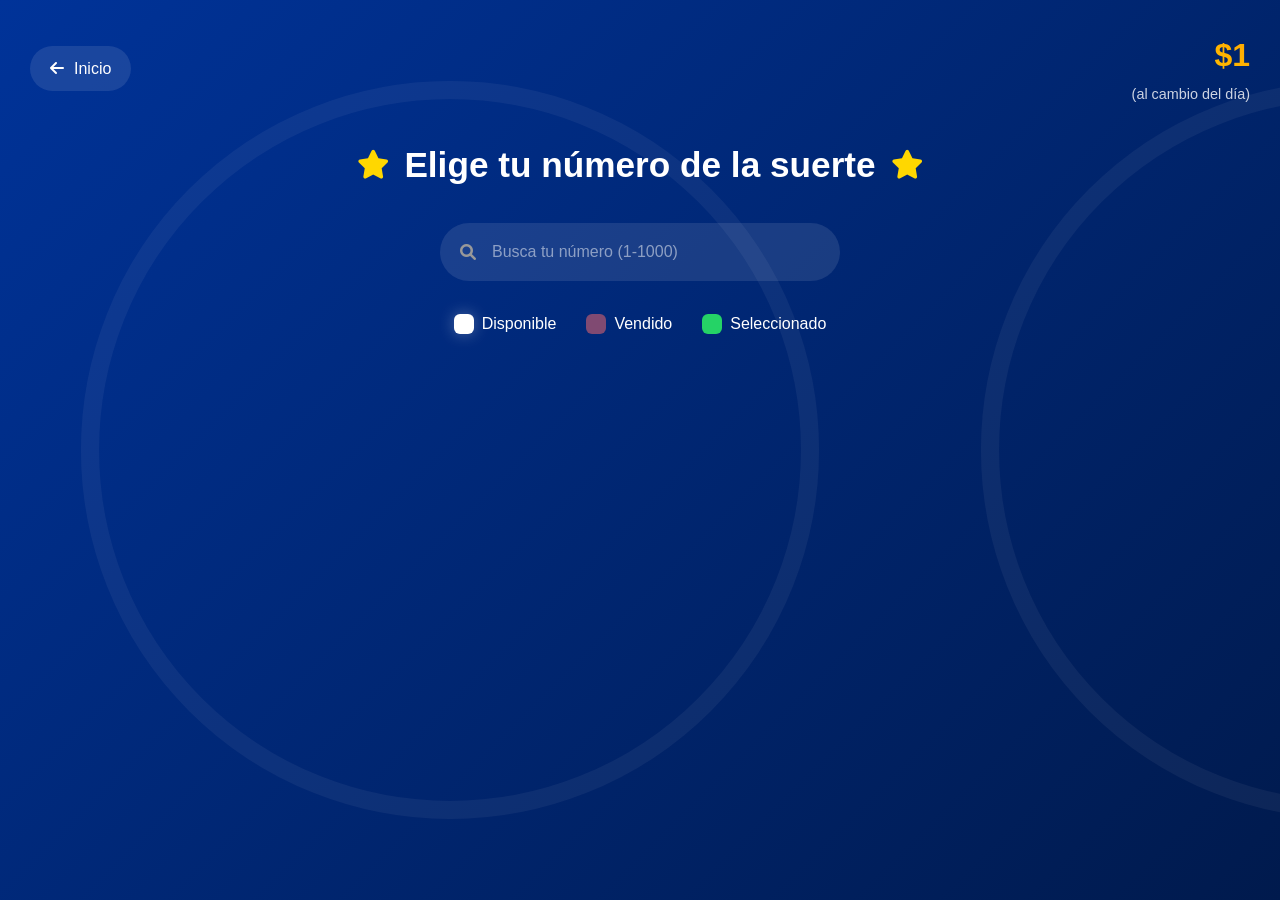
==== commit 91521cb2: "Actualizar rifa.html" ====
--- a/rifa.html
+++ b/rifa.html
@@ -4,16 +4,11 @@
     <meta charset="UTF-8">
     <meta name="viewport" content="width=device-width, initial-scale=1.0">
     <title>Rifa Solidaria - Elige tu número</title>
-    <!-- Fuentes modernas -->
     <link href="https://api.fontshare.com/v2/css?f[]=clash-display@400,500,600,700&f[]=inter@400,500,600,700,800&display=swap" rel="stylesheet">
-    <!-- Font Awesome -->
     <link rel="stylesheet" href="https://cdnjs.cloudflare.com/ajax/libs/font-awesome/6.0.0-beta3/css/all.min.css">
-    <!-- CSS (¡IMPORTANTE!) -->
     <link rel="stylesheet" href="style.css">
 </head>
 <body class="pagina-rifa">
-    
-    <!-- HEADER DE LA RIFA -->
     <header class="rifa-header">
         <div class="header-top">
             <a href="index.html" class="btn-volver">
@@ -31,13 +26,11 @@
             <i class="fas fa-star"></i>
         </h1>
         
-        <!-- BUSCADOR -->
         <div class="buscador-wrapper">
             <i class="fas fa-search"></i>
             <input type="number" id="buscador" placeholder="Busca tu número (1-1000)" min="1" max="1000">
         </div>
         
-        <!-- LEYENDAS -->
         <div class="estado-leyendas">
             <div class="leyenda">
                 <span class="cuadro disponible"></span>
@@ -55,10 +48,8 @@
     </header>
 
     <main>
-        <!-- CONTENEDOR DE NÚMEROS -->
         <div id="contenedor-rifa" class="numeros-grid"></div>
 
-        <!-- MODAL DE PAGO -->
         <div id="capa-pago" class="modal-estructura oculto">
             <div class="capa-oscura" onclick="cerrarPago()"></div>
             <div class="tarjeta-mensaje glass-effect pago-card">
@@ -92,8 +83,7 @@
                 
                 <div class="pago-acciones">
                     <button class="btn-principal" onclick="irAWhatsapp()">
-                        <i class="fab fa-whatsapp"></i>
-                        Ya pagué, enviar comprobante
+                        <i class="fab fa-whatsapp"></i> Ya pagué, enviar comprobante
                     </button>
                     <button class="btn-secundario" onclick="cerrarPago()">
                         Elegir otro número
--- a/style.css
+++ b/style.css
@@ -1,12 +1,12 @@
 /* ===== VARIABLES Y RESET ===== */
 :root {
-    --primary: #4158D0;
-    --secondary: #C850C0;
-    --accent: #FFCC70;
-    --success: #25d366;
-    --danger: #ff6b6b;
-    --dark: #1a1a2e;
-    --light: #f9f9f9;
+    --primary: #003399;        /* Azul Rey */
+    --secondary: #001a4d;       /* Azul Marino */
+    --accent: #FFD700;          /* Amarillo dorado */
+    --success: #25d366;         
+    --danger: #ff6b6b;          
+    --dark: #001a4d;            
+    --light: #f0f8ff;           
     --glass-bg: rgba(255, 255, 255, 0.15);
     --glass-border: rgba(255, 255, 255, 0.2);
 }
@@ -19,7 +19,7 @@
 
 body {
     font-family: 'Inter', sans-serif;
-    background: linear-gradient(135deg, #667eea 0%, #764ba2 100%);
+    background: linear-gradient(135deg, #003399 0%, #001a4d 100%);
     min-height: 100vh;
     color: #333;
     line-height: 1.6;
@@ -53,6 +53,32 @@
     box-shadow: 0 20px 60px rgba(0, 0, 0, 0.3);
 }
 
+/* ===== MODAL DE ESQUINA ===== */
+.modal-esquina {
+    position: fixed;
+    bottom: 30px;
+    right: 30px;
+    z-index: 10000;
+    animation: slideInRight 0.5s ease;
+}
+
+.modal-esquina .tarjeta-mensaje {
+    max-width: 320px;
+    margin: 0;
+    box-shadow: 0 20px 40px rgba(0,0,0,0.3);
+}
+
+@keyframes slideInRight {
+    from {
+        transform: translateX(100%);
+        opacity: 0;
+    }
+    to {
+        transform: translateX(0);
+        opacity: 1;
+    }
+}
+
 /* ===== HEADER INICIO ===== */
 .inicio-header {
     position: relative;
@@ -71,7 +97,7 @@
     left: 0;
     width: 100%;
     height: 100%;
-    background: linear-gradient(45deg, var(--primary), var(--secondary));
+    background: linear-gradient(45deg, var(--primary), var(--secondary), var(--accent));
     clip-path: polygon(0 0, 100% 0, 100% 85%, 0 100%);
     z-index: -1;
 }
@@ -120,7 +146,7 @@
     z-index: 10;
 }
 
-/* ===== FOTO CON EFECTO ===== */
+/* ===== FOTO ===== */
 .seccion-foto {
     text-align: center;
     margin-bottom: 30px;
@@ -132,10 +158,11 @@
 }
 
 .foto-principal {
-    width: 200px;
-    height: 200px;
+    width: 220px;
+    height: 220px;
     border-radius: 50%;
-    object-fit: cover;
+    object-fit: contain;
+    background: white;
     border: 5px solid white;
     box-shadow: 0 20px 40px rgba(0,0,0,0.2);
     transition: transform 0.5s cubic-bezier(0.175, 0.885, 0.32, 1.275);
@@ -311,7 +338,7 @@
 
 .btn-principal:hover {
     transform: translateY(-3px);
-    box-shadow: 0 10px 30px rgba(65, 88, 208, 0.4);
+    box-shadow: 0 10px 30px rgba(0, 51, 153, 0.4);
 }
 
 .btn-secundario {
@@ -349,6 +376,10 @@
     animation: fadeIn 0.3s ease;
 }
 
+.oculto {
+    display: none !important;
+}
+
 .capa-oscura {
     position: absolute;
     width: 100%;
@@ -369,7 +400,7 @@
 
 /* ===== PÁGINA RIFA ===== */
 .pagina-rifa {
-    background: linear-gradient(135deg, #1a1a2e 0%, #16213e 100%);
+    background: linear-gradient(135deg, #003399 0%, #001a4d 100%);
     color: white;
 }
 
@@ -410,7 +441,7 @@
     font-family: 'Clash Display', sans-serif;
     font-size: 2rem;
     font-weight: 700;
-    background: linear-gradient(45deg, #FFCC70, #FF8C00);
+    background: linear-gradient(45deg, #FFD700, #FFA500);
     -webkit-background-clip: text;
     -webkit-text-fill-color: transparent;
     display: block;
@@ -433,7 +464,7 @@
 }
 
 .rifa-titulo i {
-    color: #FFCC70;
+    color: #FFD700;
     font-size: 1.8rem;
 }
 
@@ -672,6 +703,18 @@
     }
 }
 
+@keyframes shake {
+    0%, 100% { transform: translateX(0); }
+    25% { transform: translateX(-5px); }
+    75% { transform: translateX(5px); }
+}
+
+@keyframes pulse {
+    0% { transform: scale(1); }
+    50% { transform: scale(1.2); }
+    100% { transform: scale(1); }
+}
+
 /* ===== RESPONSIVE ===== */
 @media (max-width: 768px) {
     .titulo-gigante {
@@ -701,4 +744,14 @@
         align-items: flex-start;
         padding-left: 30px;
     }
+    
+    .modal-esquina {
+        bottom: 20px;
+        right: 20px;
+        left: 20px;
+    }
+    
+    .modal-esquina .tarjeta-mensaje {
+        max-width: 100%;
+    }
 }
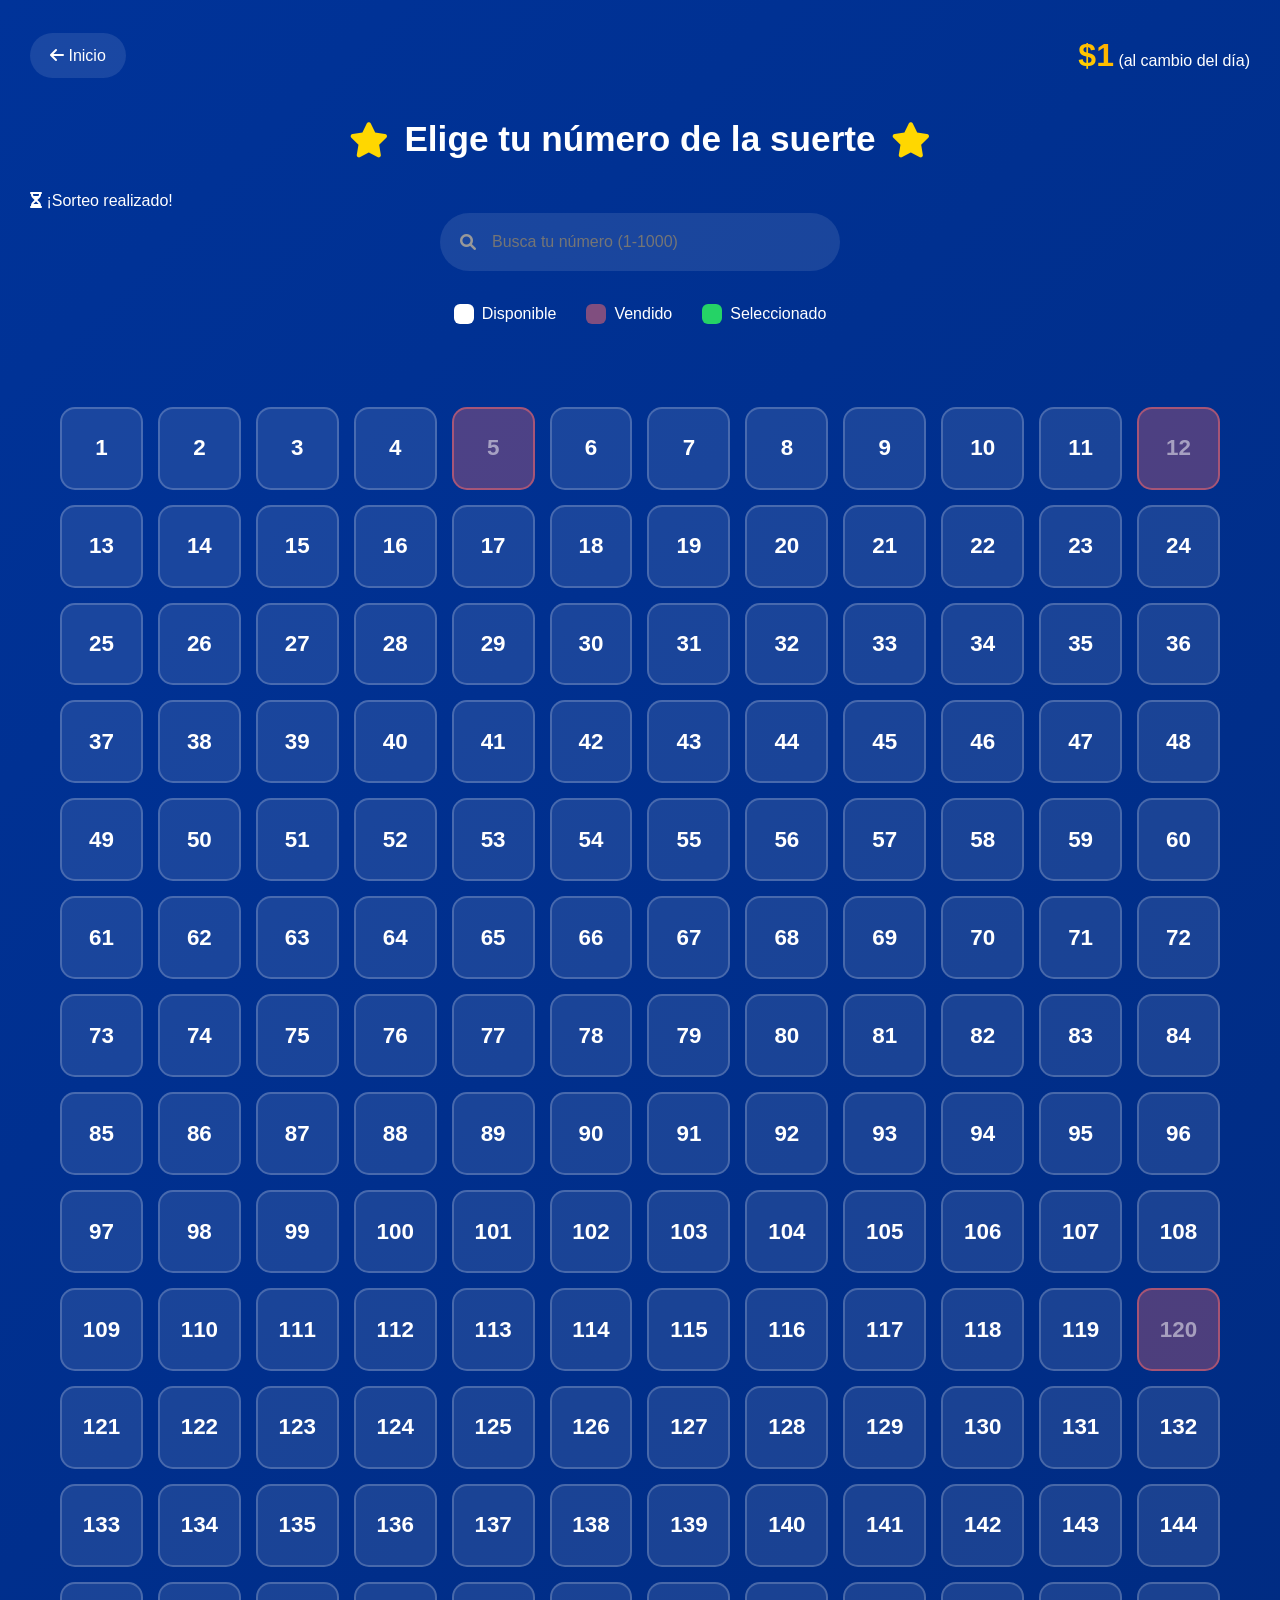
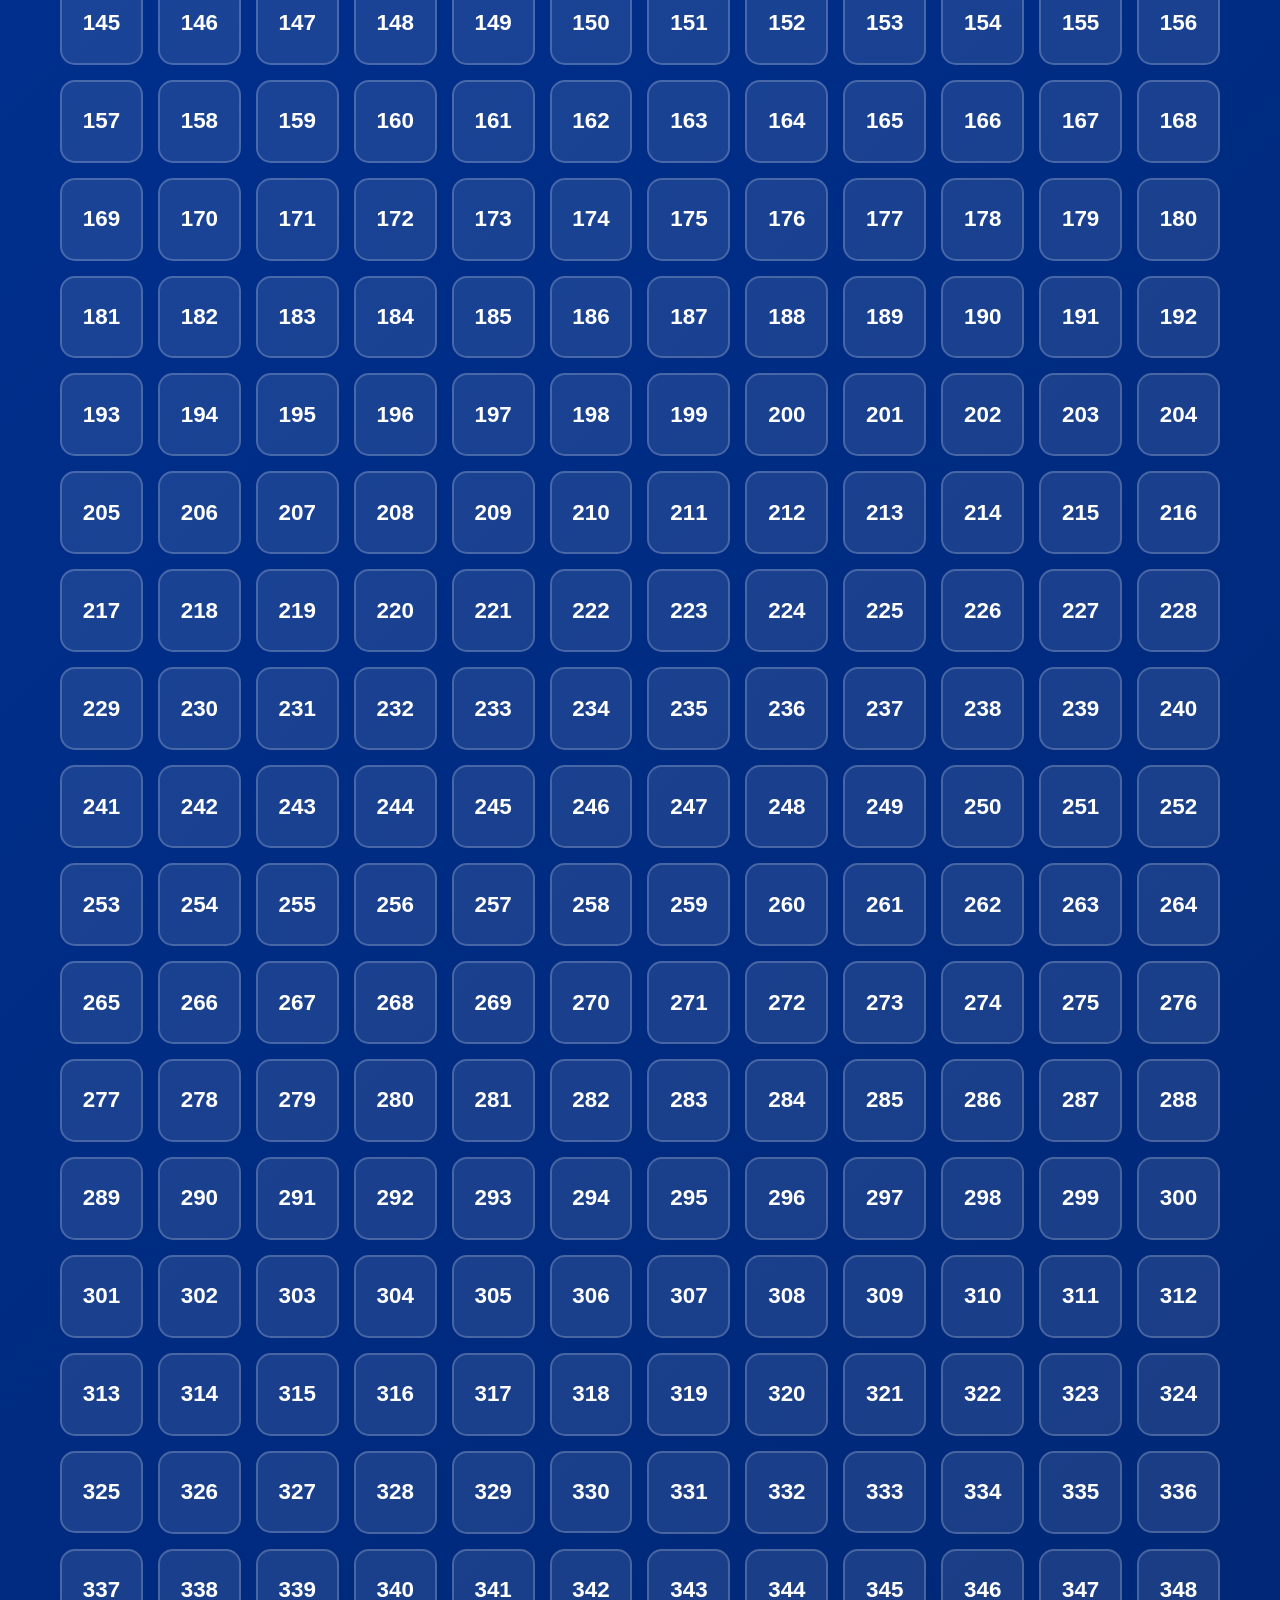
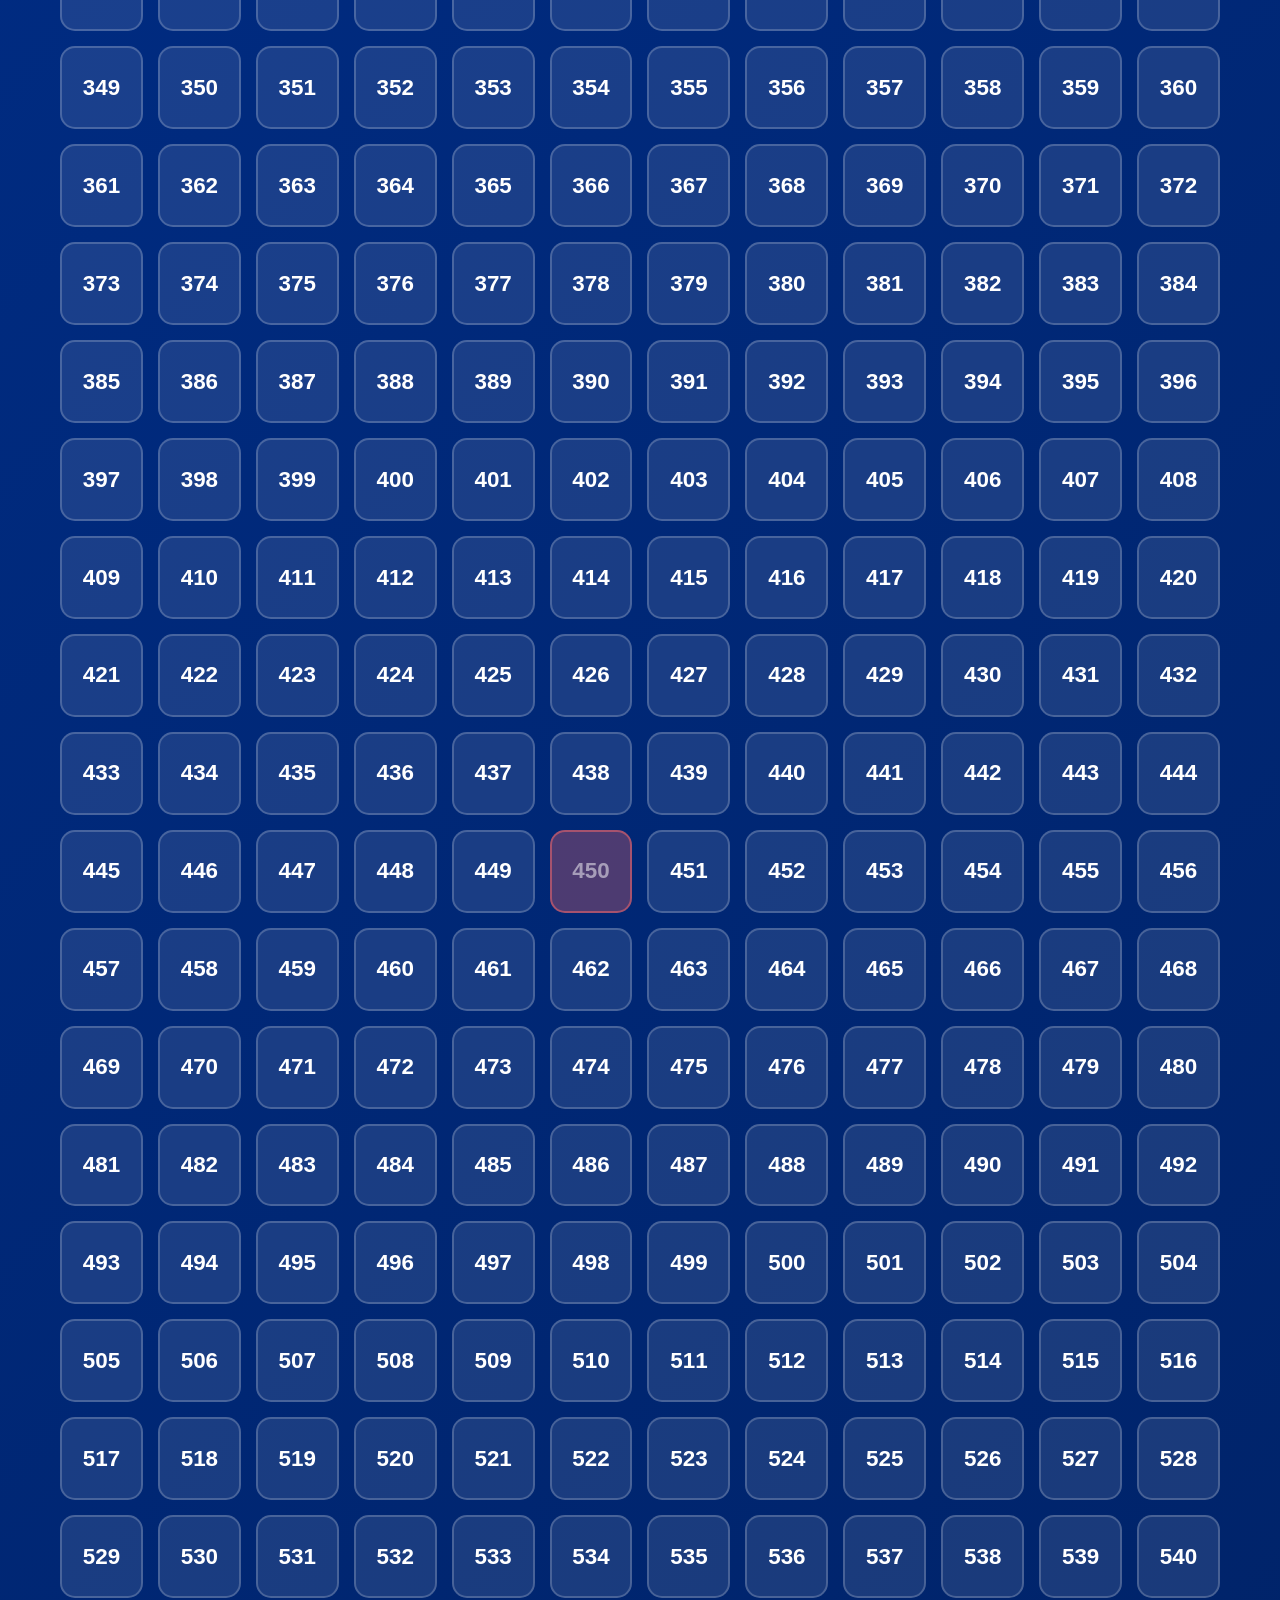
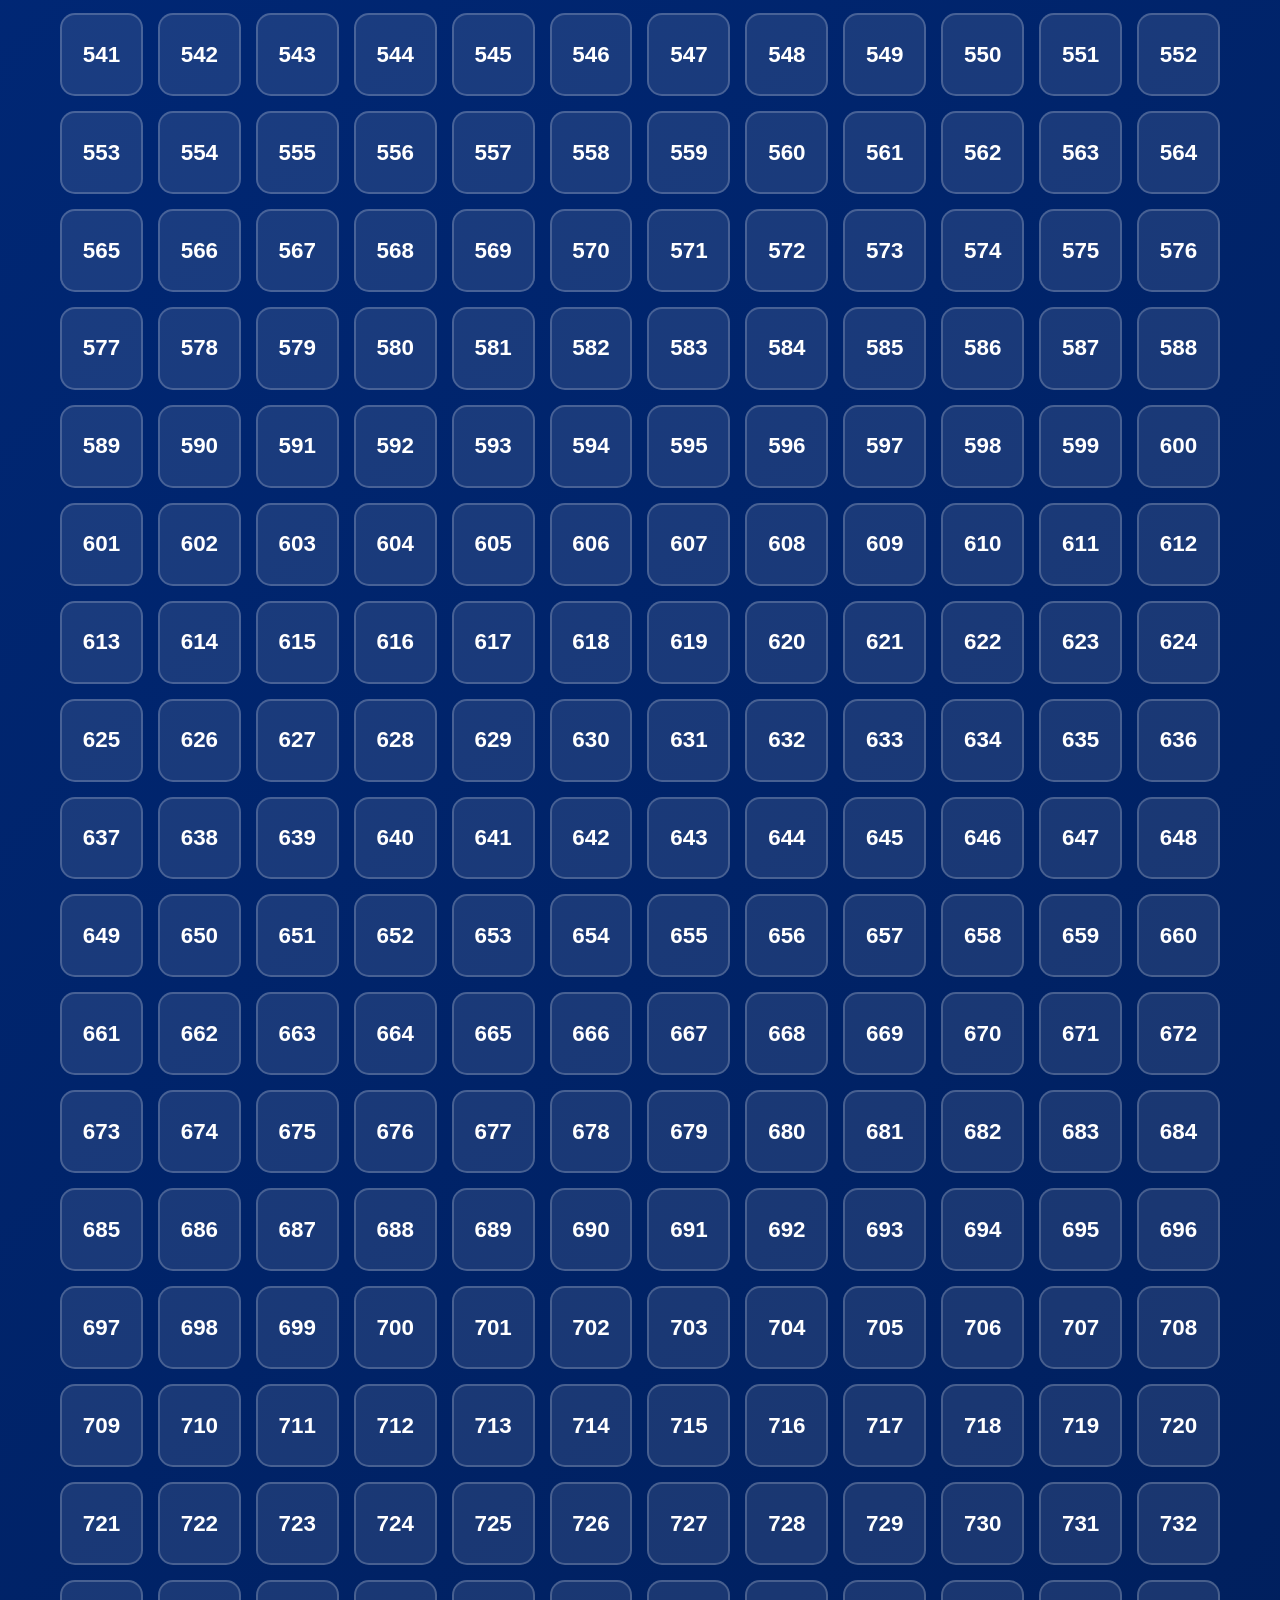
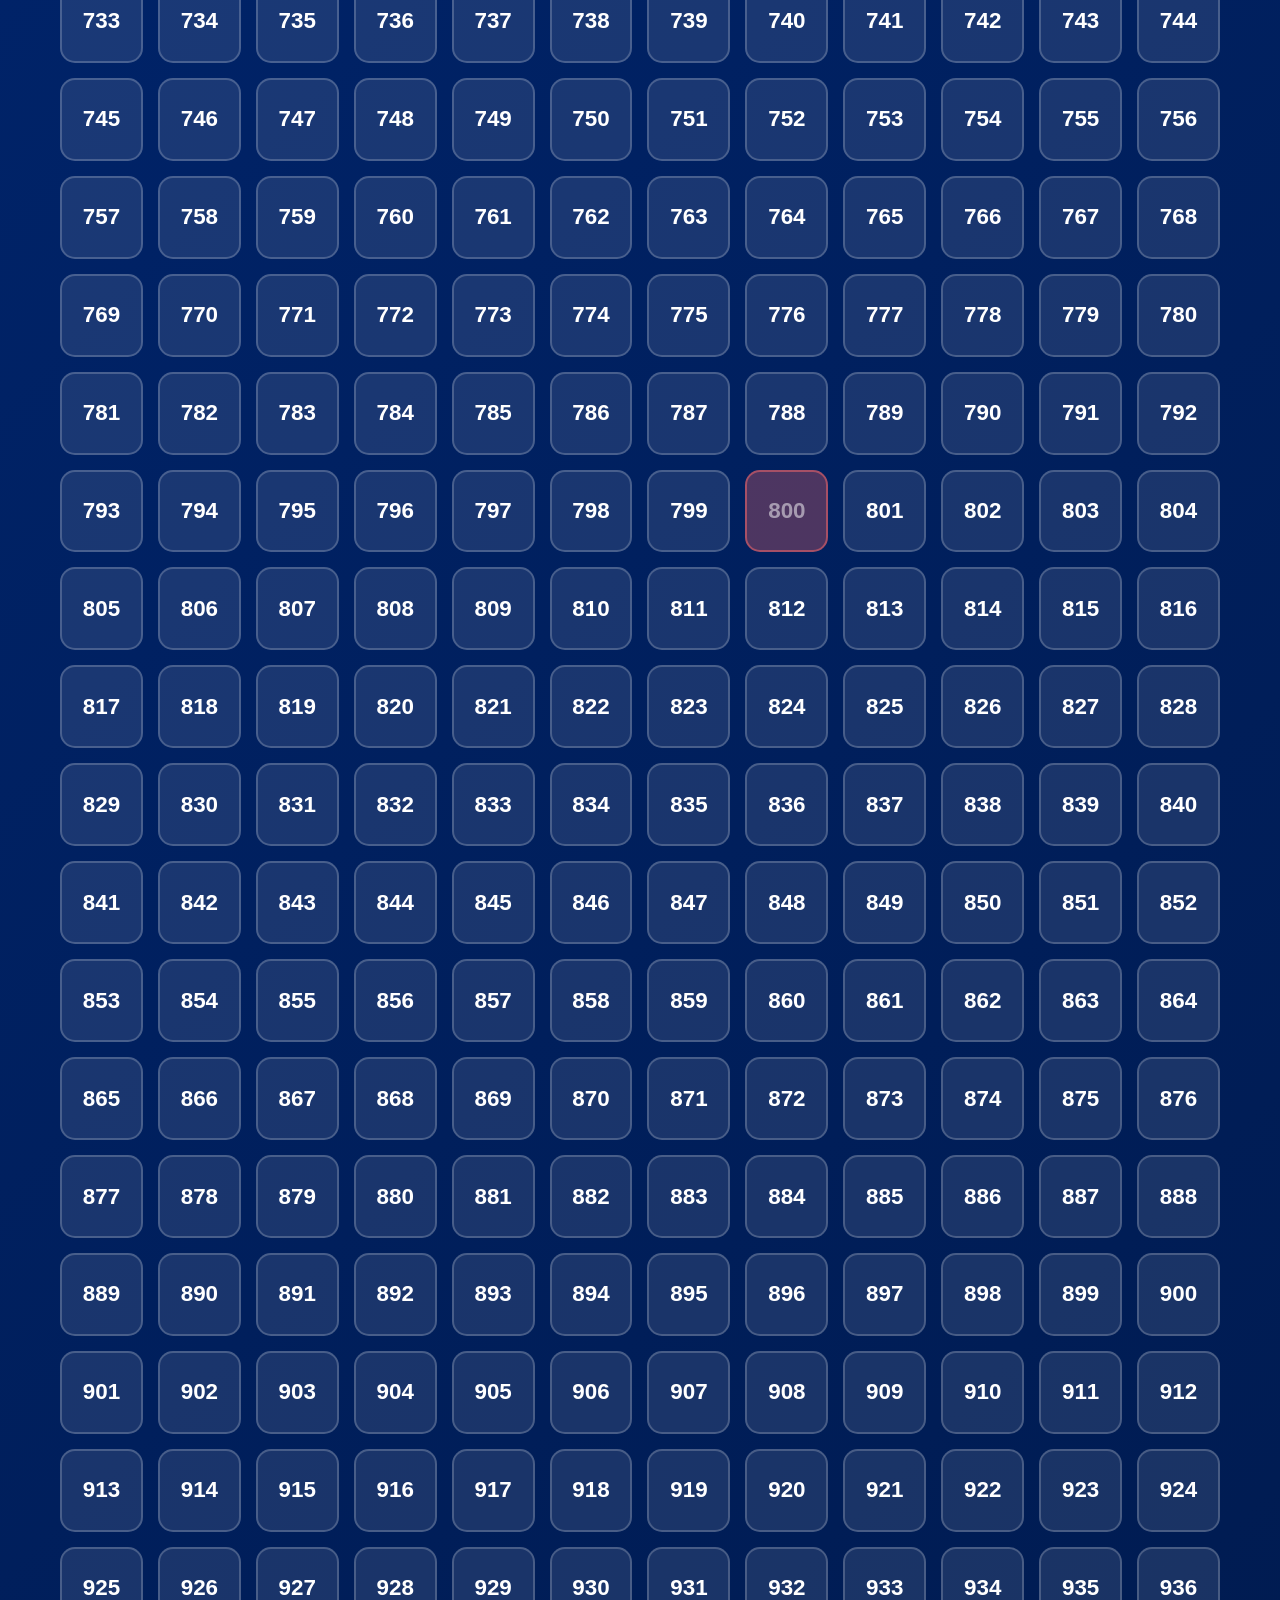
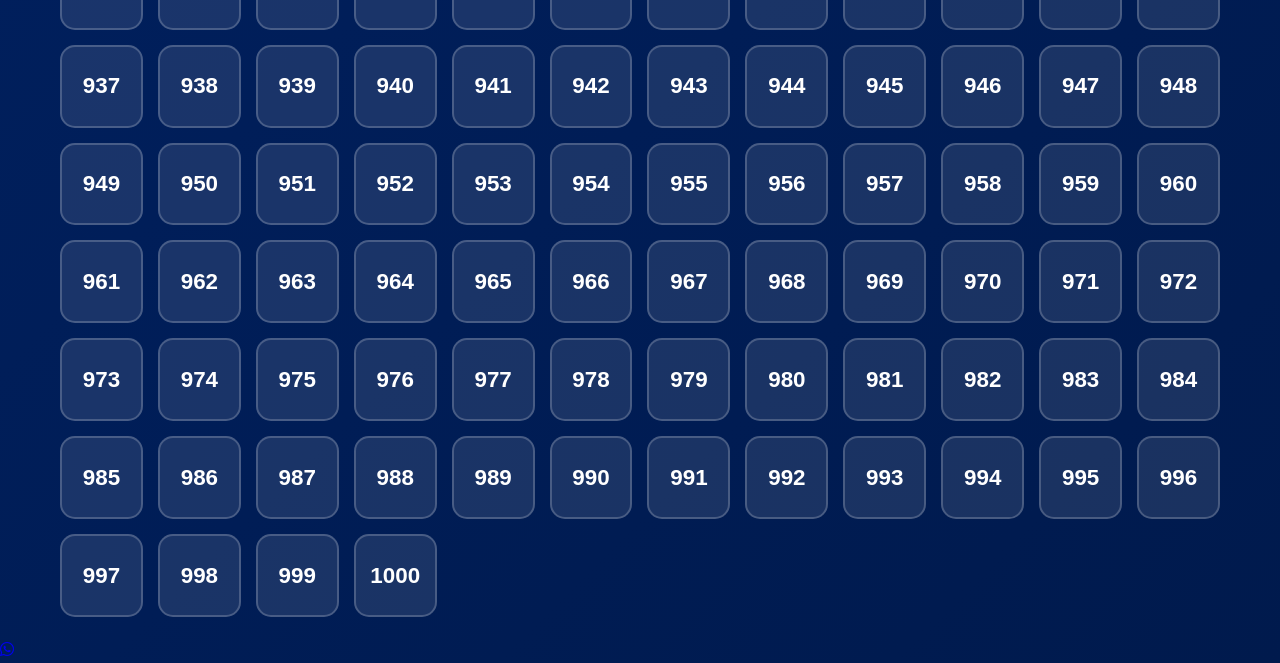
==== commit 917e4174: "Update rifa.html" ====
--- a/rifa.html
+++ b/rifa.html
@@ -4,8 +4,11 @@
     <meta charset="UTF-8">
     <meta name="viewport" content="width=device-width, initial-scale=1.0">
     <title>Rifa Solidaria - Elige tu número</title>
+    <!-- Fuentes modernas -->
     <link href="https://api.fontshare.com/v2/css?f[]=clash-display@400,500,600,700&f[]=inter@400,500,600,700,800&display=swap" rel="stylesheet">
+    <!-- Font Awesome -->
     <link rel="stylesheet" href="https://cdnjs.cloudflare.com/ajax/libs/font-awesome/6.0.0-beta3/css/all.min.css">
+    <!-- CSS principal -->
     <link rel="stylesheet" href="style.css">
 </head>
 <body class="pagina-rifa">
@@ -25,6 +28,12 @@
             Elige tu número de la suerte
             <i class="fas fa-star"></i>
         </h1>
+
+        <!-- CONTADOR REGRESIVO (NUEVO) -->
+        <div class="contador-wrapper">
+            <i class="fas fa-hourglass-half"></i>
+            <span id="contador"></span>
+        </div>
         
         <div class="buscador-wrapper">
             <i class="fas fa-search"></i>
@@ -48,8 +57,13 @@
     </header>
 
     <main>
-        <div id="contenedor-rifa" class="numeros-grid"></div>
+        <!-- Contenedor donde se generarán los números -->
+        <div id="contenedor-rifa" class="numeros-grid">
+            <!-- Mensaje de carga (NUEVO) -->
+            <div id="cargando" class="cargando">Cargando números...</div>
+        </div>
 
+        <!-- Modal de pago (mejorado con botón copiar y mensaje especial) -->
         <div id="capa-pago" class="modal-estructura oculto">
             <div class="capa-oscura" onclick="cerrarPago()"></div>
             <div class="tarjeta-mensaje glass-effect pago-card">
@@ -57,6 +71,7 @@
                     <i class="fas fa-check-circle"></i>
                     <h3>Número seleccionado</h3>
                     <div class="numero-seleccionado-grande" id="num-pago">0</div>
+                    <p id="mensaje-especial" class="mensaje-especial"></p> <!-- Mensaje especial -->
                 </div>
                 
                 <div class="detalles-banco">
@@ -64,21 +79,25 @@
                     <div class="banco-grid">
                         <div class="banco-row">
                             <span>Banco:</span>
-                            <strong>0102 (Venezuela)</strong>
+                            <strong>0191 (BNC)</strong>
                         </div>
                         <div class="banco-row">
                             <span>Cédula:</span>
-                            <strong>V-12.345.678</strong>
+                            <strong>V-15.994.903</strong>
                         </div>
                         <div class="banco-row">
                             <span>Teléfono:</span>
-                            <strong>0412-2415696</strong>
+                            <strong>0412-8433443</strong>
                         </div>
                         <div class="banco-row total">
                             <span>Monto:</span>
                             <strong>$1 (cambio del día)</strong>
                         </div>
                     </div>
+                    <!-- Botón copiar datos (NUEVO) -->
+                    <button class="btn-copiar" onclick="copiarDatos()">
+                        <i class="fas fa-copy"></i> Copiar datos
+                    </button>
                 </div>
                 
                 <div class="pago-acciones">
@@ -93,6 +112,13 @@
         </div>
     </main>
 
-    <script src="script-rifa.js"></script>
+    <!-- BOTÓN FLOTANTE DE WHATSAPP -->
+    <a href="https://wa.me/584122415696?text=Hola%2C%20tengo%20una%20consulta%20sobre%20la%20rifa" 
+       class="whatsapp-float" target="_blank">
+        <i class="fab fa-whatsapp"></i>
+    </a>
+
+    <!-- Script de la rifa -->
+    <script src="script.js"></script>
 </body>
-</html>+</html>
--- a/style.css
+++ b/style.css
@@ -1,14 +1,11 @@
-/* ===== VARIABLES Y RESET ===== */
 :root {
     --primary: #003399;        /* Azul Rey */
     --secondary: #001a4d;       /* Azul Marino */
-    --accent: #FFD700;          /* Amarillo dorado */
-    --success: #25d366;         
-    --danger: #ff6b6b;          
-    --dark: #001a4d;            
-    --light: #f0f8ff;           
-    --glass-bg: rgba(255, 255, 255, 0.15);
-    --glass-border: rgba(255, 255, 255, 0.2);
+    --accent: #FFD700;          /* Amarillo */
+    --success: #25d366;
+    --danger: #ff6b6b;
+    --dark: #001a4d;
+    --light: #f0f8ff;
 }
 
 * {
@@ -23,37 +20,9 @@
     min-height: 100vh;
     color: #333;
     line-height: 1.6;
-    position: relative;
-}
-
-body::before {
-    content: '';
-    position: fixed;
-    top: 0;
-    left: 0;
-    width: 100%;
-    height: 100%;
-    background: url('data:image/svg+xml,<svg xmlns="http://www.w3.org/2000/svg" viewBox="0 0 100 100"><circle cx="50" cy="50" r="40" fill="none" stroke="rgba(255,255,255,0.05)" stroke-width="2"/></svg>') repeat;
-    pointer-events: none;
-    z-index: 0;
-}
-
-/* ===== UTILIDADES ===== */
-.glass-effect {
-    background: var(--glass-bg);
-    backdrop-filter: blur(10px);
-    border: 1px solid var(--glass-border);
-    box-shadow: 0 8px 32px rgba(0, 0, 0, 0.1);
-}
-
-.glass-card {
-    background: rgba(255, 255, 255, 0.95);
-    backdrop-filter: blur(10px);
-    border-radius: 30px;
-    box-shadow: 0 20px 60px rgba(0, 0, 0, 0.3);
-}
-
-/* ===== MODAL DE ESQUINA ===== */
+}
+
+/* ===== MODAL ESQUINA ===== */
 .modal-esquina {
     position: fixed;
     bottom: 30px;
@@ -64,86 +33,61 @@
 
 .modal-esquina .tarjeta-mensaje {
     max-width: 320px;
-    margin: 0;
-    box-shadow: 0 20px 40px rgba(0,0,0,0.3);
+    background: white;
+    padding: 30px;
+    border-radius: 20px;
+    box-shadow: 0 10px 40px rgba(0,0,0,0.3);
 }
 
 @keyframes slideInRight {
-    from {
-        transform: translateX(100%);
-        opacity: 0;
-    }
-    to {
-        transform: translateX(0);
-        opacity: 1;
-    }
+    from { transform: translateX(100%); opacity: 0; }
+    to { transform: translateX(0); opacity: 1; }
 }
 
 /* ===== HEADER INICIO ===== */
 .inicio-header {
-    position: relative;
     height: 300px;
     display: flex;
     align-items: center;
     justify-content: center;
     text-align: center;
-    overflow: hidden;
-}
-
-.inicio-header::before {
-    content: '';
-    position: absolute;
-    top: 0;
-    left: 0;
-    width: 100%;
-    height: 100%;
-    background: linear-gradient(45deg, var(--primary), var(--secondary), var(--accent));
+    background: linear-gradient(45deg, #003399, #001a4d, #FFD700);
     clip-path: polygon(0 0, 100% 0, 100% 85%, 0 100%);
-    z-index: -1;
 }
 
 .header-content {
-    position: relative;
-    z-index: 2;
-    color: white;
-    animation: fadeInUp 1s ease;
+    color: white;
 }
 
 .titulo-gigante {
     font-family: 'Clash Display', sans-serif;
     font-size: 3.5rem;
     font-weight: 700;
-    line-height: 1.2;
-    margin-bottom: 10px;
-    text-shadow: 2px 2px 20px rgba(0,0,0,0.3);
+    text-shadow: 2px 2px 10px black;
 }
 
 .titulo-gigante span {
     display: block;
     font-size: 1.8rem;
     font-weight: 400;
-    opacity: 0.9;
 }
 
 .ubicacion {
     font-size: 1.2rem;
-    display: flex;
-    align-items: center;
-    justify-content: center;
-    gap: 10px;
 }
 
 .ubicacion i {
-    color: var(--accent);
-}
-
-/* ===== CONTENEDOR PRINCIPAL ===== */
+    color: #FFD700;
+}
+
+/* ===== CONTENEDOR INICIO ===== */
 .contenedor-inicio {
     max-width: 500px;
-    margin: -80px auto 50px;
+    margin: -50px auto 30px;
+    background: white;
     padding: 40px;
-    position: relative;
-    z-index: 10;
+    border-radius: 30px;
+    box-shadow: 0 20px 40px rgba(0,0,0,0.3);
 }
 
 /* ===== FOTO ===== */
@@ -158,25 +102,19 @@
 }
 
 .foto-principal {
-    width: 220px;
-    height: 220px;
+    width: 200px;
+    height: 200px;
     border-radius: 50%;
-    object-fit: contain;
-    background: white;
+    object-fit: cover;
     border: 5px solid white;
     box-shadow: 0 20px 40px rgba(0,0,0,0.2);
-    transition: transform 0.5s cubic-bezier(0.175, 0.885, 0.32, 1.275);
-}
-
-.foto-principal:hover {
-    transform: scale(1.05) rotate(5deg);
 }
 
 .foto-badge {
     position: absolute;
     bottom: 10px;
     right: 10px;
-    background: var(--success);
+    background: #25d366;
     color: white;
     width: 40px;
     height: 40px;
@@ -184,26 +122,20 @@
     display: flex;
     align-items: center;
     justify-content: center;
-    font-size: 1.2rem;
     border: 3px solid white;
-    box-shadow: 0 5px 15px rgba(0,0,0,0.2);
 }
 
 .historia-texto {
-    font-size: 1.1rem;
+    background: #f0f8ff;
+    padding: 20px;
+    border-radius: 20px;
+    font-style: italic;
     color: #555;
-    padding: 20px;
-    background: #f8f9fa;
-    border-radius: 20px;
-    margin-top: 20px;
-    position: relative;
-    font-style: italic;
 }
 
 .historia-texto i {
-    color: var(--primary);
+    color: #003399;
     margin-right: 10px;
-    font-size: 1.5rem;
 }
 
 /* ===== BARRA DE PROGRESO ===== */
@@ -213,8 +145,7 @@
 
 .meta-titulo {
     font-family: 'Clash Display', sans-serif;
-    font-size: 1.5rem;
-    color: var(--dark);
+    color: #001a4d;
     margin-bottom: 20px;
     display: flex;
     align-items: center;
@@ -227,37 +158,17 @@
     border-radius: 50px;
     overflow: hidden;
     margin-bottom: 20px;
-    box-shadow: inset 0 2px 5px rgba(0,0,0,0.1);
 }
 
 .barra-llena {
     height: 100%;
-    background: linear-gradient(90deg, var(--success), #128C7E);
+    background: linear-gradient(90deg, #25d366, #128C7E);
     color: white;
     display: flex;
     align-items: center;
     justify-content: center;
     font-weight: bold;
-    font-size: 0.9rem;
     transition: width 1s ease;
-    position: relative;
-    overflow: hidden;
-}
-
-.barra-llena::after {
-    content: '';
-    position: absolute;
-    top: 0;
-    left: 0;
-    right: 0;
-    bottom: 0;
-    background: linear-gradient(90deg, transparent, rgba(255,255,255,0.3), transparent);
-    animation: shine 2s infinite;
-}
-
-@keyframes shine {
-    0% { transform: translateX(-100%); }
-    100% { transform: translateX(100%); }
 }
 
 .estadisticas-grid {
@@ -271,11 +182,6 @@
     padding: 15px;
     border-radius: 15px;
     text-align: center;
-    transition: transform 0.3s ease;
-}
-
-.stat-card:hover {
-    transform: translateY(-5px);
 }
 
 .stat-numero {
@@ -283,7 +189,7 @@
     font-family: 'Clash Display', sans-serif;
     font-size: 1.8rem;
     font-weight: 700;
-    color: var(--primary);
+    color: #003399;
 }
 
 .stat-label {
@@ -299,7 +205,7 @@
 }
 
 .btn-principal {
-    background: linear-gradient(45deg, var(--primary), var(--secondary));
+    background: linear-gradient(45deg, #003399, #001a4d);
     color: white;
     border: none;
     padding: 18px;
@@ -314,55 +220,193 @@
     gap: 10px;
     text-decoration: none;
     transition: all 0.3s ease;
-    position: relative;
-    overflow: hidden;
-}
-
-.btn-principal::before {
-    content: '';
-    position: absolute;
-    top: 50%;
-    left: 50%;
-    width: 0;
-    height: 0;
-    border-radius: 50%;
-    background: rgba(255,255,255,0.3);
-    transform: translate(-50%, -50%);
-    transition: width 0.6s, height 0.6s;
-}
-
-.btn-principal:hover::before {
-    width: 300px;
-    height: 300px;
 }
 
 .btn-principal:hover {
     transform: translateY(-3px);
-    box-shadow: 0 10px 30px rgba(0, 51, 153, 0.4);
+    box-shadow: 0 10px 30px rgba(0,51,153,0.4);
 }
 
 .btn-secundario {
     background: transparent;
-    border: 2px dashed var(--primary);
-    color: var(--primary);
+    border: 2px dashed #003399;
+    color: #003399;
     padding: 16px;
     border-radius: 15px;
     font-weight: 600;
     cursor: pointer;
-    display: flex;
-    align-items: center;
-    justify-content: center;
-    gap: 10px;
     transition: all 0.3s ease;
 }
 
 .btn-secundario:hover {
-    background: var(--primary);
-    color: white;
-    border: 2px solid var(--primary);
-}
-
-/* ===== MODALES ===== */
+    background: #003399;
+    color: white;
+}
+
+/* ===== PÁGINA RIFA ===== */
+.pagina-rifa {
+    color: white;
+}
+
+.rifa-header {
+    padding: 30px;
+}
+
+.header-top {
+    display: flex;
+    justify-content: space-between;
+    align-items: center;
+    margin-bottom: 30px;
+}
+
+.btn-volver {
+    color: white;
+    text-decoration: none;
+    padding: 10px 20px;
+    background: rgba(255,255,255,0.1);
+    border-radius: 50px;
+}
+
+.precio-dolar {
+    font-family: 'Clash Display', sans-serif;
+    font-size: 2rem;
+    font-weight: 700;
+    background: linear-gradient(45deg, #FFD700, #FFA500);
+    -webkit-background-clip: text;
+    -webkit-text-fill-color: transparent;
+}
+
+.rifa-titulo {
+    font-family: 'Clash Display', sans-serif;
+    font-size: 2.2rem;
+    text-align: center;
+    margin: 20px 0;
+    display: flex;
+    align-items: center;
+    justify-content: center;
+    gap: 15px;
+}
+
+.rifa-titulo i {
+    color: #FFD700;
+}
+
+/* ===== BUSCADOR ===== */
+.buscador-wrapper {
+    position: relative;
+    max-width: 400px;
+    margin: 0 auto;
+}
+
+.buscador-wrapper i {
+    position: absolute;
+    left: 20px;
+    top: 50%;
+    transform: translateY(-50%);
+    color: #999;
+}
+
+#buscador {
+    width: 100%;
+    padding: 18px 18px 18px 50px;
+    border: none;
+    border-radius: 50px;
+    background: rgba(255,255,255,0.1);
+    color: white;
+    font-size: 1rem;
+    border: 2px solid transparent;
+}
+
+#buscador:focus {
+    outline: none;
+    border-color: #25d366;
+}
+
+/* ===== LEYENDAS ===== */
+.estado-leyendas {
+    display: flex;
+    justify-content: center;
+    gap: 30px;
+    margin: 30px 0;
+}
+
+.leyenda {
+    display: flex;
+    align-items: center;
+    gap: 8px;
+}
+
+.cuadro {
+    width: 20px;
+    height: 20px;
+    border-radius: 6px;
+}
+
+.cuadro.disponible {
+    background: white;
+}
+
+.cuadro.vendido {
+    background: #ff6b6b;
+    opacity: 0.5;
+}
+
+.cuadro.seleccionado {
+    background: #25d366;
+}
+
+/* ===== GRID DE NÚMEROS ===== */
+.numeros-grid {
+    display: grid;
+    grid-template-columns: repeat(auto-fill, minmax(80px, 1fr));
+    gap: 15px;
+    padding: 20px;
+    max-width: 1200px;
+    margin: 0 auto;
+}
+
+.numero {
+    aspect-ratio: 1;
+    background: rgba(255,255,255,0.1);
+    border: 2px solid rgba(255,255,255,0.2);
+    border-radius: 15px;
+    display: flex;
+    align-items: center;
+    justify-content: center;
+    font-size: 1.4rem;
+    font-weight: 700;
+    font-family: 'Clash Display', sans-serif;
+    color: white;
+    cursor: pointer;
+    transition: all 0.3s;
+}
+
+.numero:hover {
+    transform: scale(1.05);
+    border-color: #25d366;
+    box-shadow: 0 10px 30px rgba(37,211,102,0.3);
+}
+
+.numero.vendido {
+    background: rgba(255,107,107,0.3);
+    border-color: rgba(255,107,107,0.5);
+    color: rgba(255,255,255,0.5);
+    cursor: not-allowed;
+}
+
+.numero.vendido:hover {
+    transform: none;
+    border-color: rgba(255,107,107,0.5);
+    box-shadow: none;
+}
+
+.numero.seleccionado {
+    background: #25d366;
+    border-color: white;
+    box-shadow: 0 0 30px #25d366;
+}
+
+/* ===== MODAL DE PAGO ===== */
 .modal-estructura {
     position: fixed;
     top: 0;
@@ -373,7 +417,6 @@
     align-items: center;
     justify-content: center;
     z-index: 10000;
-    animation: fadeIn 0.3s ease;
 }
 
 .oculto {
@@ -384,233 +427,18 @@
     position: absolute;
     width: 100%;
     height: 100%;
-    background: rgba(0, 0, 0, 0.7);
+    background: rgba(0,0,0,0.7);
     backdrop-filter: blur(5px);
 }
 
 .tarjeta-mensaje {
     position: relative;
+    background: white;
+    padding: 40px;
+    border-radius: 30px;
     max-width: 400px;
     width: 90%;
-    padding: 40px;
-    border-radius: 30px;
-    background: white;
-    animation: slideUp 0.4s ease;
-}
-
-/* ===== PÁGINA RIFA ===== */
-.pagina-rifa {
-    background: linear-gradient(135deg, #003399 0%, #001a4d 100%);
-    color: white;
-}
-
-.rifa-header {
-    padding: 30px;
-    position: relative;
-}
-
-.header-top {
-    display: flex;
-    justify-content: space-between;
-    align-items: center;
-    margin-bottom: 30px;
-}
-
-.btn-volver {
-    color: white;
-    text-decoration: none;
-    display: flex;
-    align-items: center;
-    gap: 10px;
-    padding: 10px 20px;
-    background: rgba(255,255,255,0.1);
-    border-radius: 50px;
-    transition: all 0.3s ease;
-}
-
-.btn-volver:hover {
-    background: rgba(255,255,255,0.2);
-    transform: translateX(-5px);
-}
-
-.precio-destacado {
-    text-align: right;
-}
-
-.precio-dolar {
-    font-family: 'Clash Display', sans-serif;
-    font-size: 2rem;
-    font-weight: 700;
-    background: linear-gradient(45deg, #FFD700, #FFA500);
-    -webkit-background-clip: text;
-    -webkit-text-fill-color: transparent;
-    display: block;
-}
-
-.precio-bsf {
-    font-size: 0.9rem;
-    opacity: 0.8;
-}
-
-.rifa-titulo {
-    font-family: 'Clash Display', sans-serif;
-    font-size: 2.2rem;
-    text-align: center;
-    margin-bottom: 30px;
-    display: flex;
-    align-items: center;
-    justify-content: center;
-    gap: 15px;
-}
-
-.rifa-titulo i {
-    color: #FFD700;
-    font-size: 1.8rem;
-}
-
-/* ===== BUSCADOR ===== */
-.buscador-wrapper {
-    position: relative;
-    max-width: 400px;
-    margin: 0 auto 20px;
-}
-
-.buscador-wrapper i {
-    position: absolute;
-    left: 20px;
-    top: 50%;
-    transform: translateY(-50%);
-    color: #999;
-}
-
-#buscador {
-    width: 100%;
-    padding: 18px 18px 18px 50px;
-    border: none;
-    border-radius: 50px;
-    background: rgba(255,255,255,0.1);
-    color: white;
-    font-size: 1rem;
-    border: 2px solid transparent;
-    transition: all 0.3s ease;
-}
-
-#buscador:focus {
-    outline: none;
-    border-color: var(--success);
-    background: rgba(255,255,255,0.15);
-}
-
-#buscador::placeholder {
-    color: rgba(255,255,255,0.5);
-}
-
-/* ===== LEYENDAS ===== */
-.estado-leyendas {
-    display: flex;
-    justify-content: center;
-    gap: 30px;
-    margin: 30px 0;
-}
-
-.leyenda {
-    display: flex;
-    align-items: center;
-    gap: 8px;
-}
-
-.cuadro {
-    width: 20px;
-    height: 20px;
-    border-radius: 6px;
-}
-
-.cuadro.disponible {
-    background: white;
-    box-shadow: 0 0 15px rgba(255,255,255,0.3);
-}
-
-.cuadro.vendido {
-    background: #ff6b6b;
-    opacity: 0.5;
-}
-
-.cuadro.seleccionado {
-    background: var(--success);
-}
-
-/* ===== GRID DE NÚMEROS ===== */
-.numeros-grid {
-    display: grid;
-    grid-template-columns: repeat(auto-fill, minmax(90px, 1fr));
-    gap: 15px;
-    padding: 30px;
-    max-width: 1200px;
-    margin: 0 auto;
-}
-
-.numero {
-    aspect-ratio: 1;
-    background: rgba(255, 255, 255, 0.1);
-    border: 2px solid rgba(255, 255, 255, 0.2);
-    border-radius: 15px;
-    display: flex;
-    align-items: center;
-    justify-content: center;
-    font-size: 1.5rem;
-    font-weight: 700;
-    font-family: 'Clash Display', sans-serif;
-    color: white;
-    cursor: pointer;
-    transition: all 0.3s cubic-bezier(0.175, 0.885, 0.32, 1.275);
-    position: relative;
-    overflow: hidden;
-}
-
-.numero::before {
-    content: '';
-    position: absolute;
-    top: 0;
-    left: -100%;
-    width: 100%;
-    height: 100%;
-    background: linear-gradient(90deg, transparent, rgba(255,255,255,0.2), transparent);
-    transition: left 0.5s;
-}
-
-.numero:hover::before {
-    left: 100%;
-}
-
-.numero:hover {
-    transform: translateY(-5px) scale(1.05);
-    border-color: var(--success);
-    box-shadow: 0 10px 30px rgba(37, 211, 102, 0.3);
-}
-
-.numero.vendido {
-    background: rgba(255, 107, 107, 0.3);
-    border-color: rgba(255, 107, 107, 0.5);
-    color: rgba(255,255,255,0.5);
-    cursor: not-allowed;
-    filter: grayscale(0.5);
-}
-
-.numero.vendido:hover {
-    transform: none;
-    border-color: rgba(255, 107, 107, 0.5);
-    box-shadow: none;
-}
-
-.numero.seleccionado {
-    background: var(--success);
-    border-color: white;
-    box-shadow: 0 0 30px var(--success);
-}
-
-/* ===== MODAL DE PAGO ===== */
-.pago-card {
-    max-width: 450px;
+    color: #333;
 }
 
 .pago-header {
@@ -620,18 +448,17 @@
 
 .pago-header i {
     font-size: 4rem;
-    color: var(--success);
+    color: #25d366;
 }
 
 .numero-seleccionado-grande {
     font-family: 'Clash Display', sans-serif;
     font-size: 5rem;
     font-weight: 800;
-    background: linear-gradient(45deg, var(--primary), var(--secondary));
+    background: linear-gradient(45deg, #003399, #001a4d);
     -webkit-background-clip: text;
     -webkit-text-fill-color: transparent;
     line-height: 1;
-    margin: 10px 0;
 }
 
 .detalles-banco {
@@ -642,7 +469,7 @@
 }
 
 .detalles-banco h4 {
-    color: var(--dark);
+    color: #001a4d;
     margin-bottom: 15px;
     display: flex;
     align-items: center;
@@ -664,55 +491,15 @@
 
 .banco-row.total {
     border-bottom: none;
-    font-size: 1.2rem;
+    border-top: 2px solid #003399;
     margin-top: 10px;
     padding-top: 15px;
-    border-top: 2px solid var(--primary);
+    font-weight: bold;
 }
 
 .pago-acciones {
     display: grid;
     gap: 10px;
-}
-
-/* ===== ANIMACIONES ===== */
-@keyframes fadeIn {
-    from { opacity: 0; }
-    to { opacity: 1; }
-}
-
-@keyframes fadeInUp {
-    from {
-        opacity: 0;
-        transform: translateY(30px);
-    }
-    to {
-        opacity: 1;
-        transform: translateY(0);
-    }
-}
-
-@keyframes slideUp {
-    from {
-        opacity: 0;
-        transform: translateY(50px);
-    }
-    to {
-        opacity: 1;
-        transform: translateY(0);
-    }
-}
-
-@keyframes shake {
-    0%, 100% { transform: translateX(0); }
-    25% { transform: translateX(-5px); }
-    75% { transform: translateX(5px); }
-}
-
-@keyframes pulse {
-    0% { transform: scale(1); }
-    50% { transform: scale(1.2); }
-    100% { transform: scale(1); }
 }
 
 /* ===== RESPONSIVE ===== */
@@ -720,37 +507,22 @@
     .titulo-gigante {
         font-size: 2.5rem;
     }
-    
     .titulo-gigante span {
         font-size: 1.3rem;
     }
-    
     .rifa-titulo {
         font-size: 1.8rem;
     }
-    
     .numeros-grid {
         grid-template-columns: repeat(auto-fill, minmax(70px, 1fr));
         gap: 10px;
-        padding: 20px;
+        padding: 15px;
     }
-    
-    .numero {
-        font-size: 1.2rem;
-    }
-    
-    .estado-leyendas {
-        flex-direction: column;
-        align-items: flex-start;
-        padding-left: 30px;
-    }
-    
     .modal-esquina {
         bottom: 20px;
         right: 20px;
         left: 20px;
     }
-    
     .modal-esquina .tarjeta-mensaje {
         max-width: 100%;
     }
